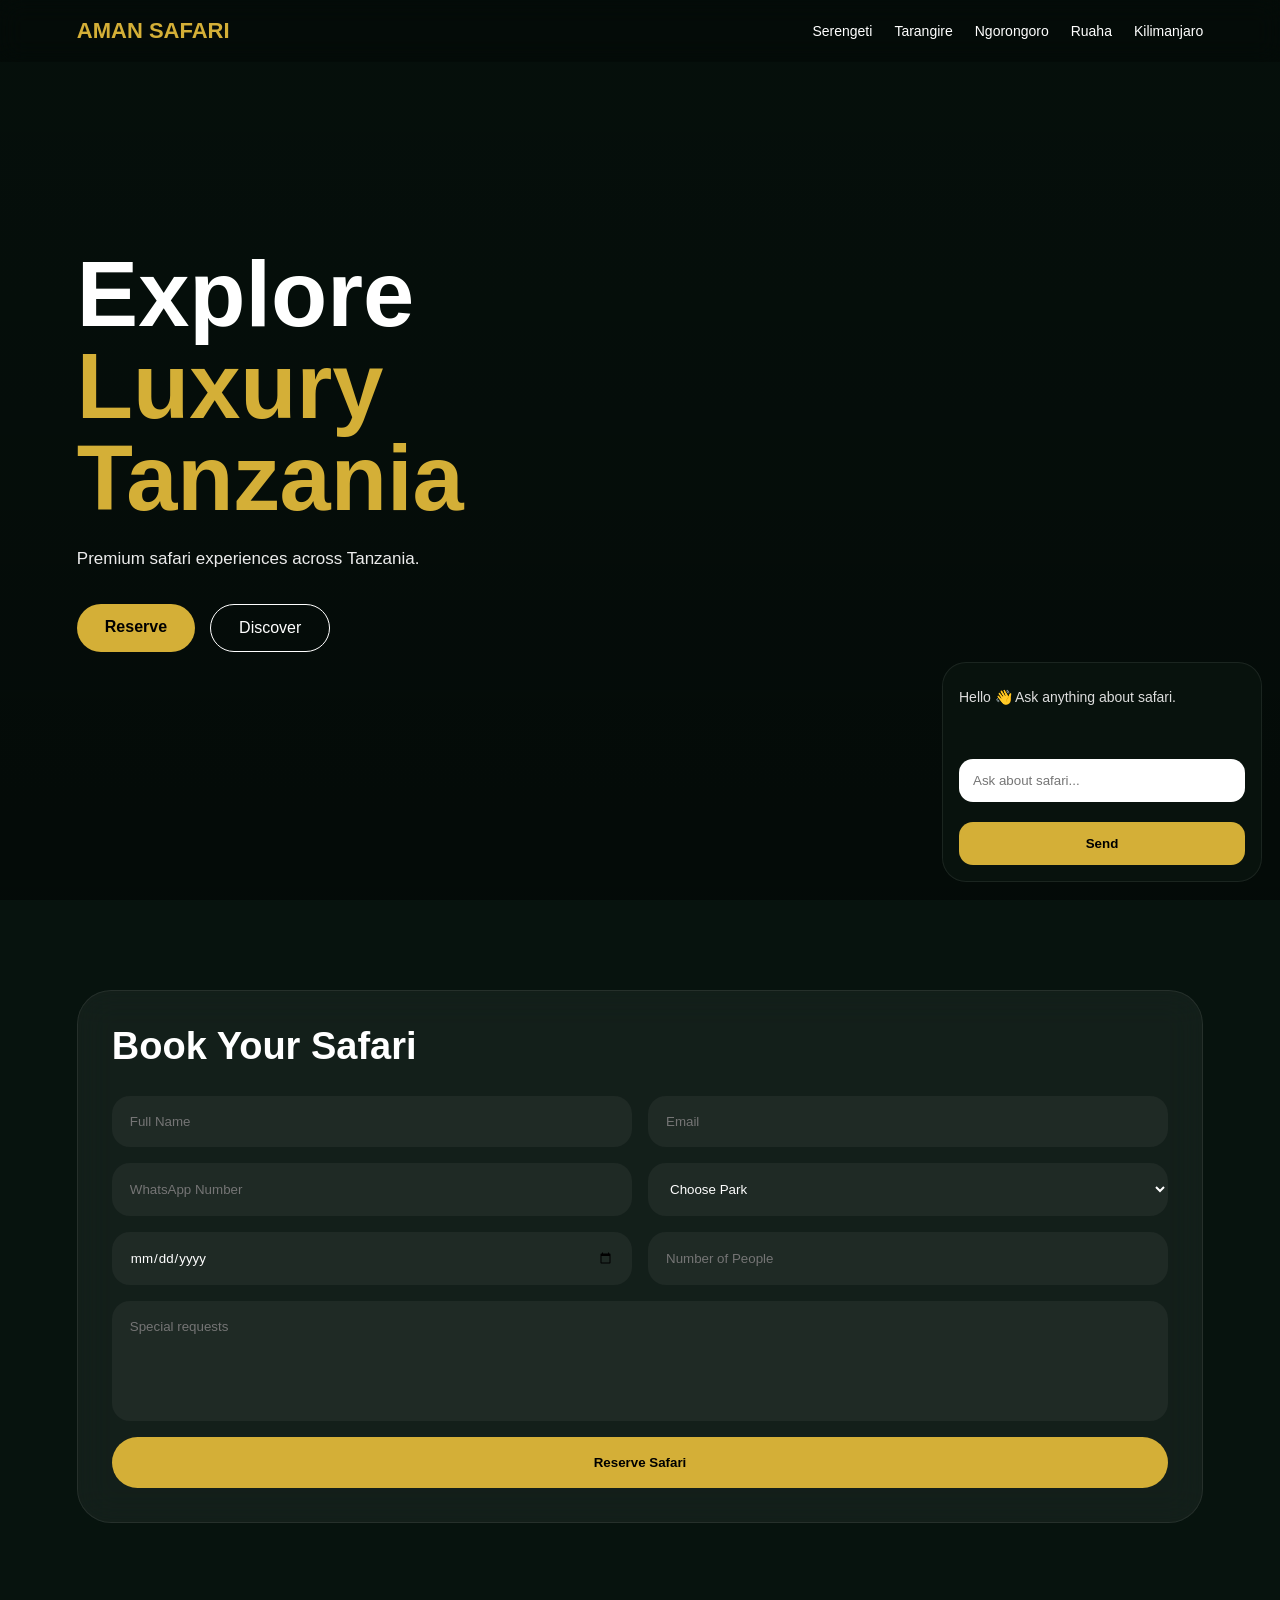
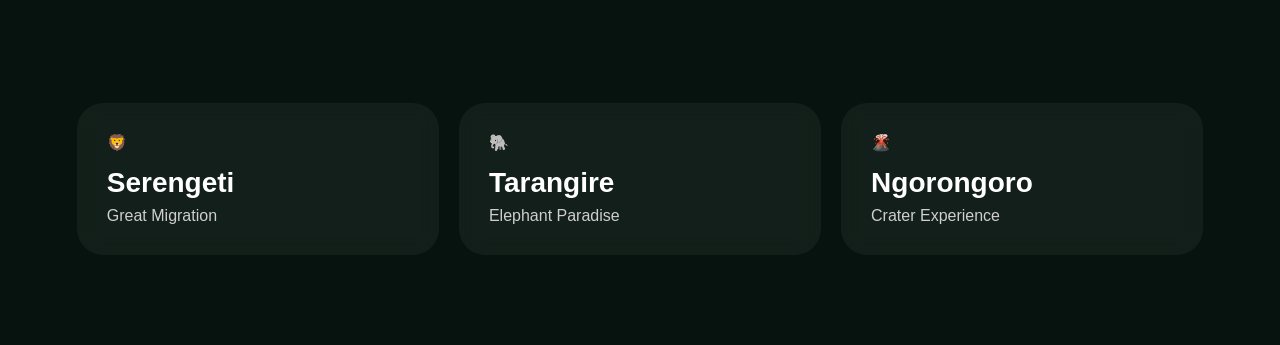
==== index.html @ c9401ea5 "Update index.html" ====
<!DOCTYPE html>
<html lang="en">

<head>

<meta charset="UTF-8">
<meta name="viewport" content="width=device-width,initial-scale=1">

<title>Aman Safari</title>

<style>
 #chat{
position:fixed;
right:18px;
bottom:18px;
width:320px;
background:rgba(10,20,15,0.9);
backdrop-filter:blur(18px);
padding:16px;
border-radius:24px;
border:1px solid rgba(255,255,255,0.1);
z-index:9999;
}

#msg{
width:100%;
padding:14px;
border:none;
border-radius:14px;
margin-top:10px;
}

#chat button{
width:100%;
padding:14px;
border:none;
border-radius:14px;
background:#d4af37;
font-weight:bold;
cursor:pointer;
margin-top:10px;
}

#reply{
font-size:14px;
color:#ddd;
min-height:60px;
}

*{
margin:0;
padding:0;
box-sizing:border-box;
font-family:Arial,sans-serif;
}

:root{
--gold:#d4af37;
--glass:rgba(255,255,255,.05);
}

body{
background:#07130e;
color:white;
overflow-x:hidden;
}

/* NAV */

nav{

position:fixed;

top:0;

left:0;

right:0;

padding:18px 6%;

display:flex;

justify-content:space-between;

align-items:center;

background:rgba(0,0,0,.25);

backdrop-filter:blur(12px);

z-index:1000;
}

.logo{

color:var(--gold);

font-size:22px;

font-weight:700;

}

.links{

display:flex;

gap:22px;

list-style:none;
}

.links a{

color:white;

text-decoration:none;

font-size:14px;
}

.links a:hover{

color:var(--gold);

}

/* HERO */

.hero{

height:100vh;

display:flex;

align-items:center;

padding:0 6%;

background:

linear-gradient(
rgba(0,0,0,.20),
rgba(0,0,0,.45)
),

url("https://images.unsplash.com/photo-1500530855697-b586d89ba3ee?auto=format&fit=crop&w=1800&q=80");

background-size:cover;

background-position:center;
}

.hero-content{

max-width:650px;
}

.hero h1{

font-size:
clamp(
42px,
8vw,
92px
);

line-height:1;
}

.gold{
color:var(--gold);
}

.hero p{

margin-top:20px;

font-size:17px;

line-height:1.8;

max-width:520px;

color:#ececec;
}

/* BUTTON */

.cta{

display:flex;

gap:15px;

margin-top:30px;

flex-wrap:wrap;
}

.btn{

padding:14px 28px;

border-radius:999px;

text-decoration:none;

transition:.3s;
}

.primary{

background:var(--gold);

color:black;

font-weight:700;
}

.secondary{

border:1px solid white;

color:white;
}

.btn:hover{

transform:
translateY(-3px);

}

/* SECTION */

.section{

padding:90px 6%;
}

/* BOOKING */

.booking{

background:var(--glass);

backdrop-filter:blur(18px);

padding:34px;

border-radius:34px;

border:
1px solid rgba(255,255,255,.08);

}

.booking h2{

margin-bottom:28px;

font-size:38px;
}

.booking form{

display:grid;

grid-template-columns:1fr 1fr;

gap:16px;
}

.booking input,
.booking select,
.booking textarea{

padding:18px;

background:
rgba(255,255,255,.05);

border:none;

border-radius:18px;

color:white;

width:100%;
}

.booking textarea{

grid-column:span 2;

height:120px;

resize:none;
}

.booking button{

grid-column:span 2;

padding:18px;

background:var(--gold);

border:none;

border-radius:999px;

font-weight:700;

cursor:pointer;
}

/* PARKS */

.grid{

display:grid;

grid-template-columns:
repeat(
auto-fit,
minmax(230px,1fr)
);

gap:20px;
}

.card{

background:var(--glass);

padding:30px;

border-radius:26px;

backdrop-filter:blur(10px);

text-decoration:none;

color:white;

transition:.35s;
}

.card:hover{

transform:
translateY(-8px);

}

.card h3{

margin-top:15px;

font-size:28px;
}

.card p{

margin-top:8px;

color:#cfcfcf;
}

/* CHAT */

#chat{

position:fixed;

right:18px;

bottom:18px;

width:320px;

background:

rgba(
10,
20,
15,
.85
);

backdrop-filter:blur(20px);

padding:16px;

border-radius:24px;

border:
1px solid rgba(255,255,255,.08);

}

#msg{

width:100%;

padding:14px;

border:none;

border-radius:14px;

margin-bottom:10px;
}

#chat button{

width:100%;

padding:14px;

border:none;

border-radius:14px;

background:var(--gold);

}

#reply{

margin-top:10px;

color:#ddd;

font-size:14px;
}

/* MOBILE */

@media(max-width:800px){

.links{
display:none;
}

.hero{
height:88vh;
}

.booking form{
grid-template-columns:1fr;
}

.booking textarea,
.booking button{
grid-column:auto;
}

#chat{

width:calc(100% - 36px);

}

}

</style>

</head>

<body>

<nav>

<div class="logo">
AMAN SAFARI
</div>

<ul class="links">

<li><a href="serengeti.html">Serengeti</a></li>
<li><a href="tarangire.html">Tarangire</a></li>
<li><a href="ngorongoro.html">Ngorongoro</a></li>
<li><a href="ruaha.html">Ruaha</a></li>
<li><a href="kilimanjaro.html">Kilimanjaro</a></li>

</ul>

</nav>

<section class="hero">

<div class="hero-content">

<h1>

Explore

<span class="gold">

Luxury Tanzania

</span>

</h1>

<p>

Premium safari experiences across Tanzania.

</p>

<div class="cta">

<a class="btn primary" href="#booking">
Reserve
</a>

<a class="btn secondary" href="#parks">
Discover
</a>

</div>

</div>

</section>

<section id="booking" class="section">

<div class="booking">

<h2>Book Your Safari</h2>

<form>

<input placeholder="Full Name">

<input placeholder="Email">

<input placeholder="WhatsApp Number">

<select>

<option>Choose Park</option>

<option>Serengeti</option>

<option>Tarangire</option>

<option>Ngorongoro</option>

<option>Ruaha</option>

<option>Kilimanjaro</option>

</select>

<input type="date">

<input type="number" placeholder="Number of People">

<textarea placeholder="Special requests"></textarea>

<button type="button" onclick="reserveSafari()">
Reserve Safari
</button>

</form>

</div>

</section>

<section id="parks" class="section">

<div class="grid">

<a class="card" href="serengeti.html">
🦁
<h3>Serengeti</h3>
<p>Great Migration</p>
</a>

<a class="card" href="tarangire.html">
🐘
<h3>Tarangire</h3>
<p>Elephant Paradise</p>
</a>

<a class="card" href="ngorongoro.html">
🌋
<h3>Ngorongoro</h3>
<p>Crater Experience</p>
</a>

</div>

</section>
 <div id="chat">

<div id="reply">
Hello 👋 Ask anything about safari.
</div>

<input id="msg" placeholder="Ask about safari...">

<button onclick="sendAI()">
Send
</button>

</div>

<script>

async function sendAI(){

const input = document.getElementById("msg");
const reply = document.getElementById("reply");

const text = input.value.trim();
if(!text) return;

reply.innerHTML += <br><br><b>You:</b> ${text};
input.value = "";

reply.innerHTML += <br><b>AI:</b> thinking...;

const res = await fetch("http://localhost:3000/chat", {
method: "POST",
headers: {"Content-Type":"application/json"},
body: JSON.stringify({ message: text })
});

const data = await res.json();

reply.innerHTML += <br><b>AI:</b> ${data.reply};

}

</script>

</body>

  </html>
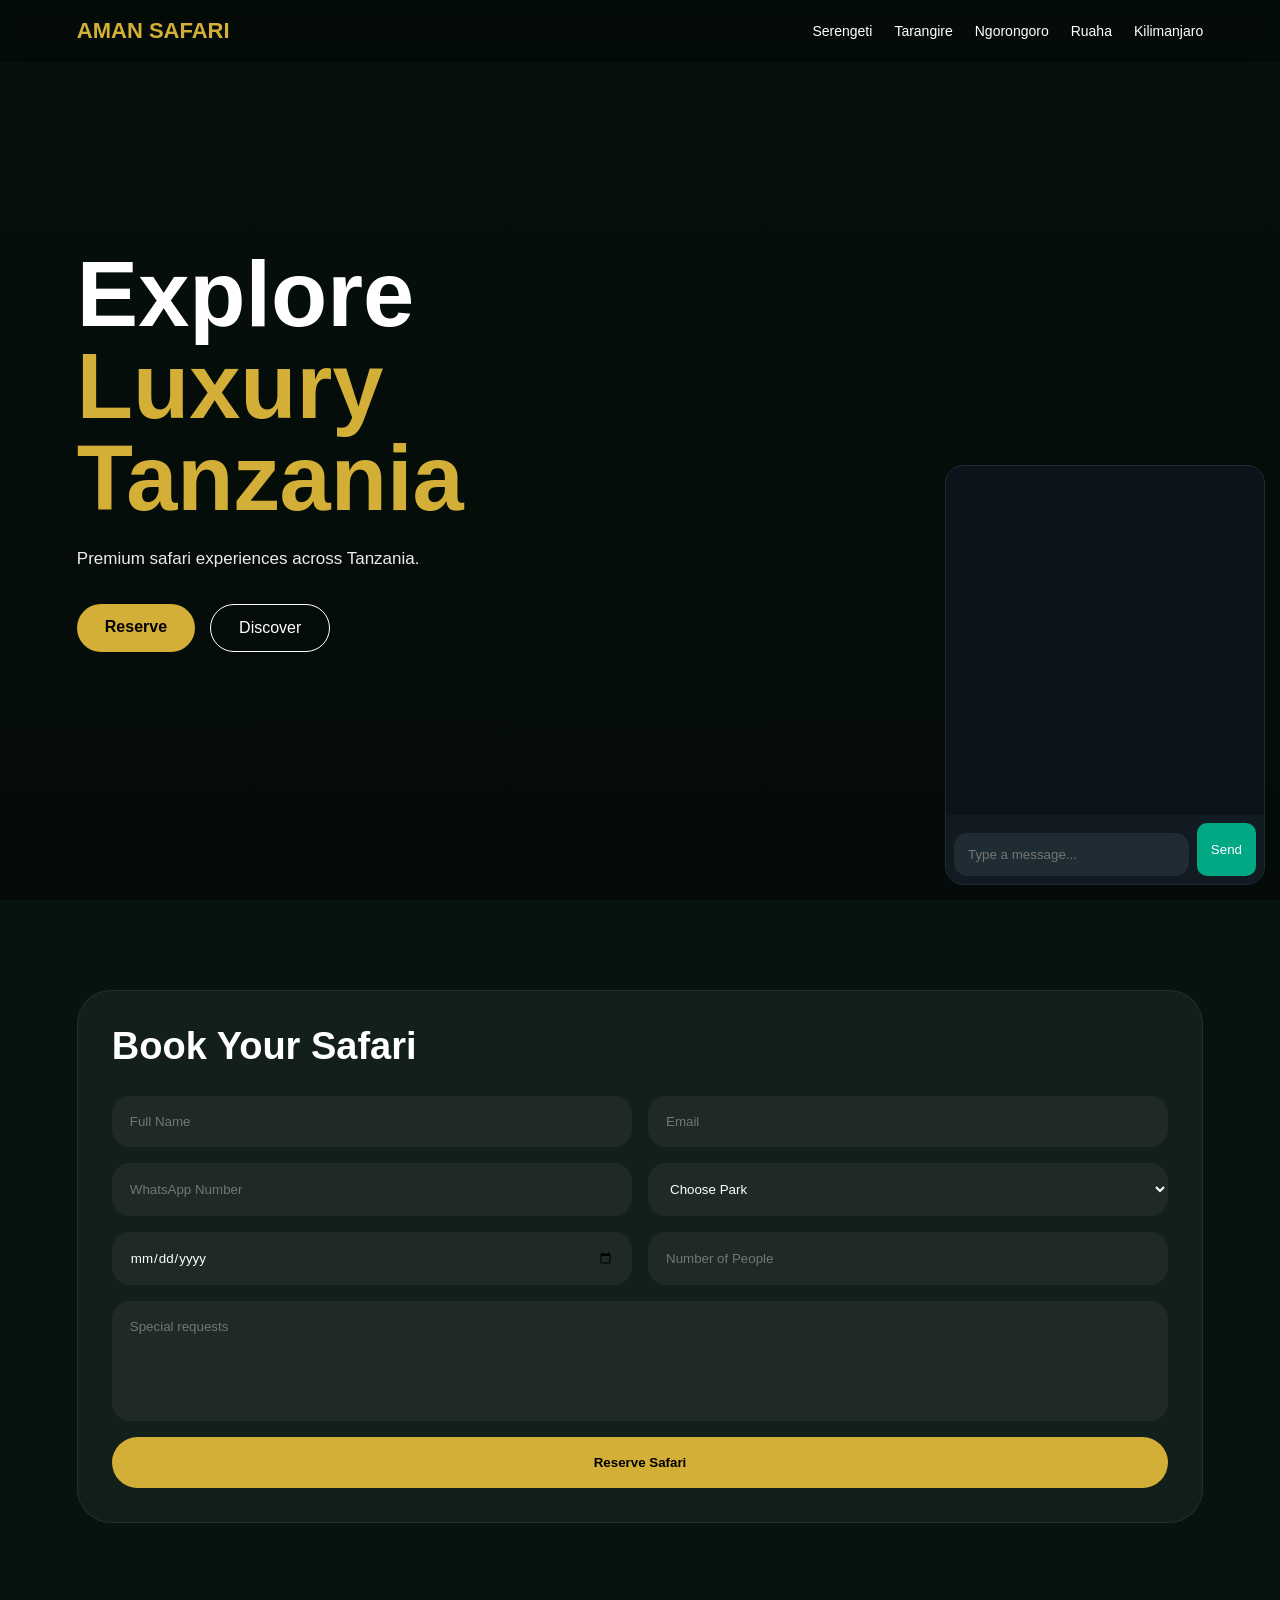
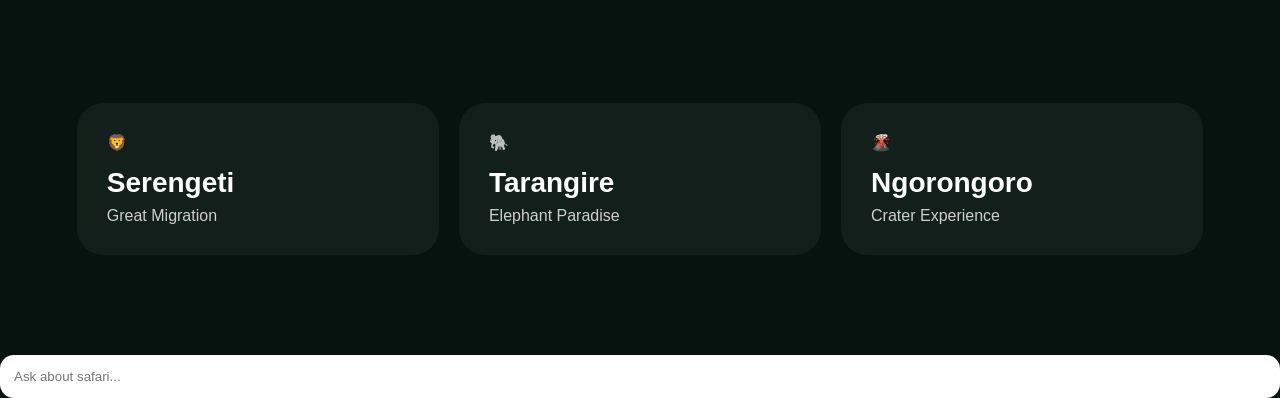
==== commit b52a9953: "Update index.html" ====
--- a/index.html
+++ b/index.html
@@ -370,74 +370,74 @@
 color:#cfcfcf;
 }
 
-/* CHAT */
-
-#chat{
-
+#chatBox{
 position:fixed;
-
-right:18px;
-
-bottom:18px;
-
+bottom:15px;
+right:15px;
 width:320px;
-
-background:
-
-rgba(
-10,
-20,
-15,
-.85
-);
-
-backdrop-filter:blur(20px);
-
-padding:16px;
-
-border-radius:24px;
-
-border:
-1px solid rgba(255,255,255,.08);
-
-}
-
-#msg{
-
-width:100%;
-
-padding:14px;
-
+height:420px;
+background:#0b141a;
+border-radius:18px;
+display:flex;
+flex-direction:column;
+overflow:hidden;
+border:1px solid #1f2c33;
+}
+
+#messages{
+flex:1;
+padding:10px;
+overflow-y:auto;
+display:flex;
+flex-direction:column;
+gap:10px;
+}
+
+.msg{
+padding:10px 12px;
+border-radius:12px;
+max-width:75%;
+font-size:14px;
+line-height:1.4;
+}
+
+.user{
+align-self:flex-end;
+background:#005c4b;
+color:white;
+}
+
+.ai{
+align-self:flex-start;
+background:#202c33;
+color:#e9edef;
+}
+
+.inputBox{
+display:flex;
+padding:8px;
+background:#111b21;
+gap:8px;
+}
+
+.inputBox input{
+flex:1;
+padding:10px;
 border:none;
-
-border-radius:14px;
-
-margin-bottom:10px;
-}
-
-#chat button{
-
-width:100%;
-
-padding:14px;
-
+border-radius:10px;
+outline:none;
+background:#202c33;
+color:white;
+}
+
+.inputBox button{
+background:#00a884;
 border:none;
-
-border-radius:14px;
-
-background:var(--gold);
-
-}
-
-#reply{
-
-margin-top:10px;
-
-color:#ddd;
-
-font-size:14px;
-}
-
+color:white;
+padding:10px 14px;
+border-radius:10px;
+cursor:pointer;
+}
 /* MOBILE */
 
 @media(max-width:800px){
@@ -600,49 +600,62 @@
 </div>
 
 </section>
- <div id="chat">
-
-<div id="reply">
-Hello 👋 Ask anything about safari.
+<div id="chatBox">
+
+<div id="messages"></div>
+
+<div class="inputBox">
+
+<input id="msg" placeholder="Type a message..." />
+
+<button onclick="sendAI()">Send</button>
+
+</div>
+
 </div>
 
 <input id="msg" placeholder="Ask about safari...">
-
-<button onclick="sendAI()">
-Send
-</button>
-
-</div>
-
 <script>
 
 async function sendAI(){
 
 const input = document.getElementById("msg");
-const reply = document.getElementById("reply");
+const messages = document.getElementById("messages");
 
 const text = input.value.trim();
 if(!text) return;
 
-reply.innerHTML += <br><br><b>You:</b> ${text};
+// USER message bubble
+messages.innerHTML += `
+<div class="msg user">${text}</div>
+`;
+
 input.value = "";
 
-reply.innerHTML += <br><b>AI:</b> thinking...;
-
-const res = await fetch("http://localhost:3000/chat", {
-method: "POST",
-headers: {"Content-Type":"application/json"},
-body: JSON.stringify({ message: text })
+// scroll down
+messages.scrollTop = messages.scrollHeight;
+
+// call backend
+const res = await fetch("http://localhost:3000/chat",{
+method:"POST",
+headers:{"Content-Type":"application/json"},
+body:JSON.stringify({message:text})
 });
 
 const data = await res.json();
 
-reply.innerHTML += <br><b>AI:</b> ${data.reply};
-
-}
-
+// AI message bubble
+messages.innerHTML += `
+<div class="msg ai">${data.reply}</div>
+`;
+
+messages.scrollTop = messages.scrollHeight;
+}
 </script>
 
+</div>
+
+
 </body>
 
   </html>
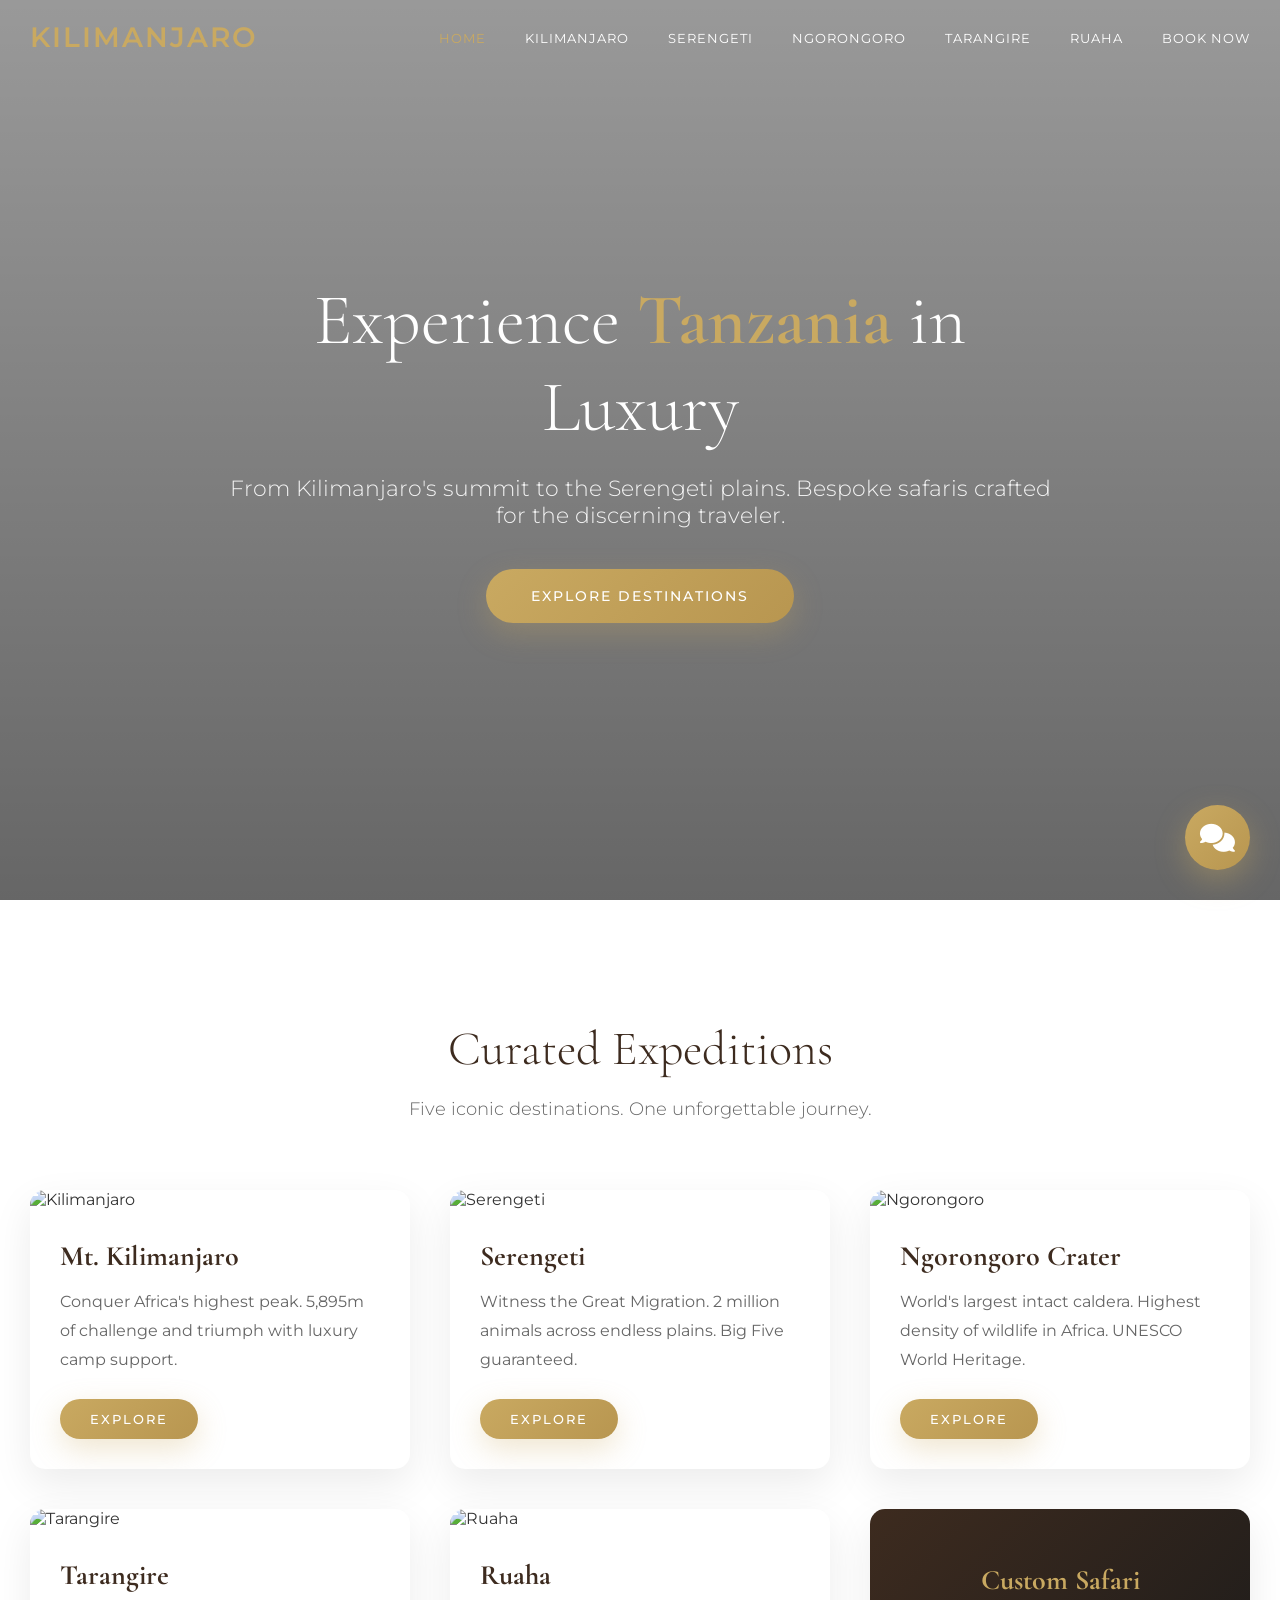
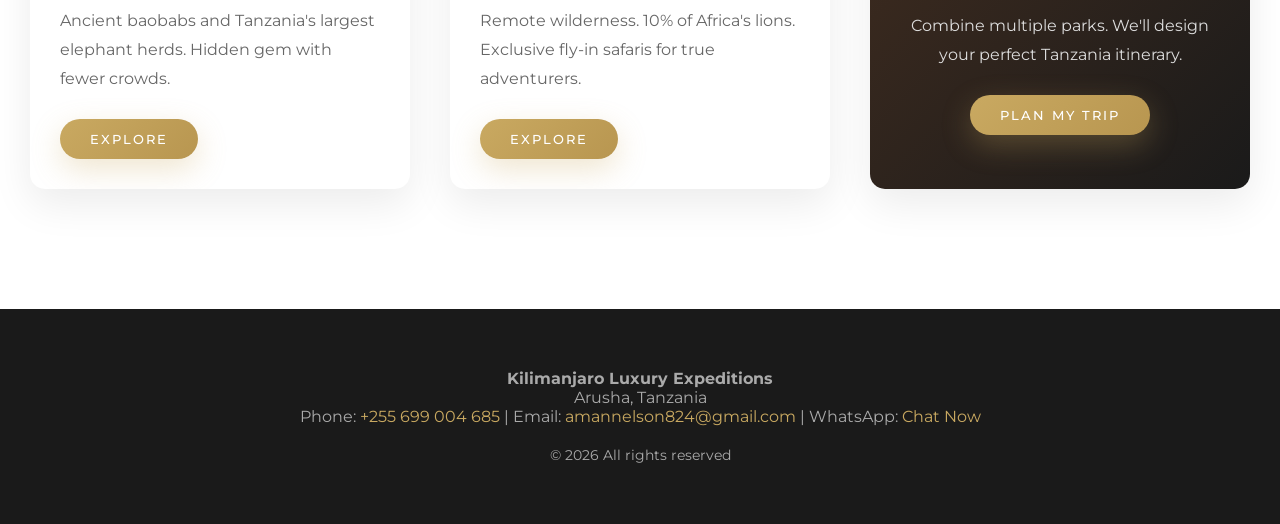
==== commit ad28d9ed: "Update index.html" ====
--- a/index.html
+++ b/index.html
@@ -1,661 +1,612 @@
 <!DOCTYPE html>
 <html lang="en">
-
 <head>
-
 <meta charset="UTF-8">
-<meta name="viewport" content="width=device-width,initial-scale=1">
-
-<title>Aman Safari</title>
-
+<meta name="viewport" content="width=device-width, initial-scale=1.0">
+<title>Kilimanjaro Luxury Expeditions - Tanzania's Premier Safaris</title>
+<link href="https://fonts.googleapis.com/css2?family=Cormorant+Garamond:wght@300;400;600;700&family=Montserrat:wght@300;400;500;600&display=swap" rel="stylesheet">
+<link rel="stylesheet" href="https://cdnjs.cloudflare.com/ajax/libs/font-awesome/6.5.1/css/all.min.css">
 <style>
- #chat{
-position:fixed;
-right:18px;
-bottom:18px;
-width:320px;
-background:rgba(10,20,15,0.9);
-backdrop-filter:blur(18px);
-padding:16px;
-border-radius:24px;
-border:1px solid rgba(255,255,255,0.1);
-z-index:9999;
-}
-
-#msg{
-width:100%;
-padding:14px;
-border:none;
-border-radius:14px;
-margin-top:10px;
-}
-
-#chat button{
-width:100%;
-padding:14px;
-border:none;
-border-radius:14px;
-background:#d4af37;
-font-weight:bold;
-cursor:pointer;
-margin-top:10px;
-}
-
-#reply{
-font-size:14px;
-color:#ddd;
-min-height:60px;
-}
-
-*{
-margin:0;
-padding:0;
-box-sizing:border-box;
-font-family:Arial,sans-serif;
-}
-
-:root{
---gold:#d4af37;
---glass:rgba(255,255,255,.05);
-}
-
-body{
-background:#07130e;
-color:white;
-overflow-x:hidden;
-}
-
-/* NAV */
-
-nav{
-
-position:fixed;
-
-top:0;
-
-left:0;
-
-right:0;
-
-padding:18px 6%;
-
-display:flex;
-
-justify-content:space-between;
-
-align-items:center;
-
-background:rgba(0,0,0,.25);
-
-backdrop-filter:blur(12px);
-
-z-index:1000;
-}
-
-.logo{
-
-color:var(--gold);
-
-font-size:22px;
-
-font-weight:700;
-
-}
-
-.links{
-
-display:flex;
-
-gap:22px;
-
-list-style:none;
-}
-
-.links a{
-
-color:white;
-
-text-decoration:none;
-
-font-size:14px;
-}
-
-.links a:hover{
-
-color:var(--gold);
-
-}
-
-/* HERO */
-
-.hero{
-
-height:100vh;
-
-display:flex;
-
-align-items:center;
-
-padding:0 6%;
-
-background:
-
-linear-gradient(
-rgba(0,0,0,.20),
-rgba(0,0,0,.45)
-),
-
-url("https://images.unsplash.com/photo-1500530855697-b586d89ba3ee?auto=format&fit=crop&w=1800&q=80");
-
-background-size:cover;
-
-background-position:center;
-}
-
-.hero-content{
-
-max-width:650px;
-}
-
-.hero h1{
-
-font-size:
-clamp(
-42px,
-8vw,
-92px
-);
-
-line-height:1;
-}
-
-.gold{
-color:var(--gold);
-}
-
-.hero p{
-
-margin-top:20px;
-
-font-size:17px;
-
-line-height:1.8;
-
-max-width:520px;
-
-color:#ececec;
-}
-
-/* BUTTON */
-
-.cta{
-
-display:flex;
-
-gap:15px;
-
-margin-top:30px;
-
-flex-wrap:wrap;
-}
-
-.btn{
-
-padding:14px 28px;
-
-border-radius:999px;
-
-text-decoration:none;
-
-transition:.3s;
-}
-
-.primary{
-
-background:var(--gold);
-
-color:black;
-
-font-weight:700;
-}
-
-.secondary{
-
-border:1px solid white;
-
-color:white;
-}
-
-.btn:hover{
-
-transform:
-translateY(-3px);
-
-}
-
-/* SECTION */
-
-.section{
-
-padding:90px 6%;
-}
-
-/* BOOKING */
-
-.booking{
-
-background:var(--glass);
-
-backdrop-filter:blur(18px);
-
-padding:34px;
-
-border-radius:34px;
-
-border:
-1px solid rgba(255,255,255,.08);
-
-}
-
-.booking h2{
-
-margin-bottom:28px;
-
-font-size:38px;
-}
-
-.booking form{
-
-display:grid;
-
-grid-template-columns:1fr 1fr;
-
-gap:16px;
-}
-
-.booking input,
-.booking select,
-.booking textarea{
-
-padding:18px;
-
-background:
-rgba(255,255,255,.05);
-
-border:none;
-
-border-radius:18px;
-
-color:white;
-
-width:100%;
-}
-
-.booking textarea{
-
-grid-column:span 2;
-
-height:120px;
-
-resize:none;
-}
-
-.booking button{
-
-grid-column:span 2;
-
-padding:18px;
-
-background:var(--gold);
-
-border:none;
-
-border-radius:999px;
-
-font-weight:700;
-
-cursor:pointer;
-}
-
-/* PARKS */
-
-.grid{
-
-display:grid;
-
-grid-template-columns:
-repeat(
-auto-fit,
-minmax(230px,1fr)
-);
-
-gap:20px;
-}
-
-.card{
-
-background:var(--glass);
-
-padding:30px;
-
-border-radius:26px;
-
-backdrop-filter:blur(10px);
-
-text-decoration:none;
-
-color:white;
-
-transition:.35s;
-}
-
-.card:hover{
-
-transform:
-translateY(-8px);
-
-}
-
-.card h3{
-
-margin-top:15px;
-
-font-size:28px;
-}
-
-.card p{
-
-margin-top:8px;
-
-color:#cfcfcf;
-}
-
-#chatBox{
-position:fixed;
-bottom:15px;
-right:15px;
-width:320px;
-height:420px;
-background:#0b141a;
-border-radius:18px;
-display:flex;
-flex-direction:column;
-overflow:hidden;
-border:1px solid #1f2c33;
-}
-
-#messages{
-flex:1;
-padding:10px;
-overflow-y:auto;
-display:flex;
-flex-direction:column;
-gap:10px;
-}
-
-.msg{
-padding:10px 12px;
-border-radius:12px;
-max-width:75%;
-font-size:14px;
-line-height:1.4;
-}
-
-.user{
-align-self:flex-end;
-background:#005c4b;
-color:white;
-}
-
-.ai{
-align-self:flex-start;
-background:#202c33;
-color:#e9edef;
-}
-
-.inputBox{
-display:flex;
-padding:8px;
-background:#111b21;
-gap:8px;
-}
-
-.inputBox input{
-flex:1;
-padding:10px;
-border:none;
-border-radius:10px;
-outline:none;
-background:#202c33;
-color:white;
-}
-
-.inputBox button{
-background:#00a884;
-border:none;
-color:white;
-padding:10px 14px;
-border-radius:10px;
-cursor:pointer;
-}
-/* MOBILE */
-
-@media(max-width:800px){
-
-.links{
-display:none;
-}
-
-.hero{
-height:88vh;
-}
-
-.booking form{
-grid-template-columns:1fr;
-}
-
-.booking textarea,
-.booking button{
-grid-column:auto;
-}
-
-#chat{
-
-width:calc(100% - 36px);
-
-}
-
-}
-
+    * { margin: 0; padding: 0; box-sizing: border-box; }
+    
+    body { 
+        font-family: 'Montserrat', sans-serif; 
+        color: #333;
+        overflow-x: hidden;
+    }
+    
+    h1, h2, h3 { font-family: 'Cormorant Garamond', serif; }
+    
+    /* Header */
+    header {
+        position: fixed;
+        width: 100%;
+        top: 0;
+        z-index: 1000;
+        padding: 20px 0;
+        transition: all 0.4s ease;
+    }
+    
+    header.scrolled {
+        background: rgba(26, 26, 26, 0.95);
+        backdrop-filter: blur(10px);
+        padding: 15px 0;
+    }
+    
+    nav {
+        max-width: 1400px;
+        margin: 0 auto;
+        padding: 0 30px;
+        display: flex;
+        justify-content: space-between;
+        align-items: center;
+    }
+    
+    .logo {
+        color: #C9A961;
+        font-size: 28px;
+        font-weight: 600;
+        letter-spacing: 2px;
+    }
+    
+    .menu a {
+        color: white;
+        text-decoration: none;
+        margin-left: 35px;
+        font-size: 13px;
+        text-transform: uppercase;
+        letter-spacing: 1px;
+        transition: color 0.3s;
+    }
+    
+    .menu a:hover, .menu a.active { color: #C9A961; }
+    
+    /* Hero with Video Background */
+    .hero {
+        height: 100vh;
+        position: relative;
+        display: flex;
+        align-items: center;
+        justify-content: center;
+        text-align: center;
+        color: white;
+        overflow: hidden;
+    }
+    
+    .hero video {
+        position: absolute;
+        top: 50%;
+        left: 50%;
+        min-width: 100%;
+        min-height: 100%;
+        width: auto;
+        height: auto;
+        transform: translate(-50%, -50%);
+        z-index: -2;
+        object-fit: cover;
+    }
+    
+    .hero::after {
+        content: '';
+        position: absolute;
+        top: 0;
+        left: 0;
+        width: 100%;
+        height: 100%;
+        background: linear-gradient(rgba(0,0,0,0.4), rgba(0,0,0,0.6));
+        z-index: -1;
+    }
+    
+    .hero-content {
+        max-width: 900px;
+        padding: 0 30px;
+        z-index: 1;
+    }
+    
+    .hero h1 {
+        font-size: 72px;
+        font-weight: 300;
+        margin-bottom: 25px;
+        line-height: 1.2;
+    }
+    
+    .hero h1 span {
+        color: #C9A961;
+        font-weight: 600;
+    }
+    
+    .hero p {
+        font-size: 22px;
+        font-weight: 300;
+        margin-bottom: 40px;
+        opacity: 0.9;
+    }
+    
+    .btn {
+        background: linear-gradient(135deg, #C9A961 0%, #B89650 100%);
+        color: white;
+        padding: 18px 45px;
+        text-decoration: none;
+        border-radius: 50px;
+        display: inline-block;
+        border: none;
+        cursor: pointer;
+        font-size: 14px;
+        text-transform: uppercase;
+        letter-spacing: 2px;
+        font-weight: 500;
+        transition: all 0.4s;
+        box-shadow: 0 10px 30px rgba(201, 169, 97, 0.3);
+    }
+    
+    .btn:hover {
+        transform: translateY(-3px);
+        box-shadow: 0 15px 40px rgba(201, 169, 97, 0.5);
+    }
+    
+    /* Destinations Grid */
+    .destinations {
+        max-width: 1400px;
+        margin: 120px auto;
+        padding: 0 30px;
+    }
+    
+    .section-title {
+        text-align: center;
+        font-size: 48px;
+        font-weight: 300;
+        margin-bottom: 20px;
+        color: #3D2B1F;
+    }
+    
+    .section-subtitle {
+        text-align: center;
+        font-size: 18px;
+        color: #666;
+        margin-bottom: 70px;
+        font-weight: 300;
+    }
+    
+    .grid {
+        display: grid;
+        grid-template-columns: repeat(auto-fit, minmax(350px, 1fr));
+        gap: 40px;
+    }
+    
+    .card {
+        border-radius: 15px;
+        overflow: hidden;
+        box-shadow: 0 15px 40px rgba(0,0,0,0.08);
+        transition: all 0.4s;
+        background: white;
+    }
+    
+    .card:hover {
+        transform: translateY(-10px);
+        box-shadow: 0 25px 60px rgba(0,0,0,0.15);
+    }
+    
+    .card img {
+        width: 100%;
+        height: 280px;
+        object-fit: cover;
+    }
+    
+    .card-content {
+        padding: 30px;
+    }
+    
+    .card h3 {
+        font-size: 28px;
+        color: #3D2B1F;
+        margin-bottom: 15px;
+    }
+    
+    .card p {
+        color: #666;
+        line-height: 1.8;
+        margin-bottom: 25px;
+    }
+    
+    /* AI Chat Widget */
+    .ai-chat {
+        position: fixed;
+        bottom: 30px;
+        right: 30px;
+        z-index: 9999;
+    }
+    
+    .chat-toggle {
+        width: 65px;
+        height: 65px;
+        border-radius: 50%;
+        background: linear-gradient(135deg, #C9A961 0%, #B89650 100%);
+        border: none;
+        cursor: pointer;
+        box-shadow: 0 10px 30px rgba(201, 169, 97, 0.4);
+        display: flex;
+        align-items: center;
+        justify-content: center;
+        transition: all 0.3s;
+    }
+    
+    .chat-toggle:hover {
+        transform: scale(1.1);
+    }
+    
+    .chat-toggle i {
+        color: white;
+        font-size: 28px;
+    }
+    
+    .chat-window {
+        position: absolute;
+        bottom: 80px;
+        right: 0;
+        width: 380px;
+        height: 550px;
+        background: white;
+        border-radius: 20px;
+        box-shadow: 0 20px 60px rgba(0,0,0,0.3);
+        display: none;
+        flex-direction: column;
+        overflow: hidden;
+    }
+    
+    .chat-window.active { display: flex; }
+    
+    .chat-header {
+        background: linear-gradient(135deg, #C9A961 0%, #B89650 100%);
+        color: white;
+        padding: 20px;
+        display: flex;
+        align-items: center;
+        gap: 12px;
+    }
+    
+    .chat-header i { font-size: 24px; }
+    
+    .chat-header h4 {
+        font-size: 16px;
+        font-weight: 600;
+    }
+    
+    .chat-header p {
+        font-size: 12px;
+        opacity: 0.9;
+    }
+    
+    .chat-messages {
+        flex: 1;
+        padding: 20px;
+        overflow-y: auto;
+        background: #F8F5F0;
+    }
+    
+    .message {
+        margin-bottom: 15px;
+        display: flex;
+        gap: 10px;
+    }
+    
+    .message.bot { justify-content: flex-start; }
+    .message.user { justify-content: flex-end; }
+    
+    .message-content {
+        max-width: 75%;
+        padding: 12px 16px;
+        border-radius: 15px;
+        font-size: 14px;
+        line-height: 1.5;
+    }
+    
+    .bot .message-content {
+        background: white;
+        color: #333;
+        border-bottom-left-radius: 3px;
+    }
+    
+    .user .message-content {
+        background: #C9A961;
+        color: white;
+        border-bottom-right-radius: 3px;
+    }
+    
+    .chat-input {
+        padding: 15px;
+        border-top: 1px solid #eee;
+        display: flex;
+        gap: 10px;
+    }
+    
+    .chat-input input {
+        flex: 1;
+        padding: 12px;
+        border: 1px solid #ddd;
+        border-radius: 25px;
+        font-size: 14px;
+    }
+    
+    .chat-input button {
+        background: #C9A961;
+        color: white;
+        border: none;
+        width: 45px;
+        height: 45px;
+        border-radius: 50%;
+        cursor: pointer;
+    }
+    
+    .quick-actions {
+        display: flex;
+        gap: 8px;
+        flex-wrap: wrap;
+        margin-top: 10px;
+    }
+    
+    .quick-btn {
+        background: white;
+        border: 1px solid #C9A961;
+        color: #C9A961;
+        padding: 6px 12px;
+        border-radius: 15px;
+        font-size: 12px;
+        cursor: pointer;
+    }
+    
+    /* Footer */
+    footer {
+        background: #1A1A1A;
+        color: #aaa;
+        text-align: center;
+        padding: 60px 30px;
+        margin-top: 120px;
+    }
+    
+    footer a { color: #C9A961; text-decoration: none; }
+    
+    /* Mobile */
+    @media (max-width: 768px) {
+        .hero h1 { font-size: 40px; }
+        .hero p { font-size: 18px; }
+        .menu { display: none; }
+        .chat-window { width: calc(100vw - 40px); right: -10px; }
+        .section-title { font-size: 36px; }
+    }
 </style>
-
 </head>
-
 <body>
 
-<nav>
+<header id="navbar">
+    <nav>
+        <div class="logo">KILIMANJARO</div>
+        <div class="menu">
+            <a href="index.html" class="active">Home</a>
+            <a href="kilimanjaro.html">Kilimanjaro</a>
+            <a href="serengeti.html">Serengeti</a>
+            <a href="ngorongoro.html">Ngorongoro</a>
+            <a href="tarangire.html">Tarangire</a>
+            <a href="ruaha.html">Ruaha</a>
+            <a href="booking.html">Book Now</a>
+        </div>
+    </nav>
+</header>
 
-<div class="logo">
-AMAN SAFARI
+<section class="hero">
+    <!-- Serengeti video background - replace with your own hosted MP4 -->
+    <video autoplay muted loop playsinline>
+        <source src="https://cdn.coverr.co/videos/coverr-wildebeest-migration-1837/1080p.mp4" type="video/mp4">
+    </video>
+    <div class="hero-content">
+        <h1>Experience <span>Tanzania</span> in Luxury</h1>
+        <p>From Kilimanjaro's summit to the Serengeti plains. Bespoke safaris crafted for the discerning traveler.</p>
+        <a href="#destinations" class="btn">Explore Destinations</a>
+    </div>
+</section>
+
+<section class="destinations" id="destinations">
+    <h2 class="section-title">Curated Expeditions</h2>
+    <p class="section-subtitle">Five iconic destinations. One unforgettable journey.</p>
+    
+    <div class="grid">
+        <div class="card">
+            <img src="https://images.unsplash.com/photo-1575981841027-53fef6cb2d55?q=80&w=2670" alt="Kilimanjaro">
+            <div class="card-content">
+                <h3>Mt. Kilimanjaro</h3>
+                <p>Conquer Africa's highest peak. 5,895m of challenge and triumph with luxury camp support.</p>
+                <a href="kilimanjaro.html" class="btn" style="padding: 12px 30px; font-size: 13px;">Explore</a>
+            </div>
+        </div>
+        
+        <div class="card">
+            <img src="https://images.unsplash.com/photo-1516426122078-cd0988402c8b?q=80&w=2670" alt="Serengeti">
+            <div class="card-content">
+                <h3>Serengeti</h3>
+                <p>Witness the Great Migration. 2 million animals across endless plains. Big Five guaranteed.</p>
+                <a href="serengeti.html" class="btn" style="padding: 12px 30px; font-size: 13px;">Explore</a>
+            </div>
+        </div>
+        
+        <div class="card">
+            <img src="https://images.unsplash.com/photo-1575550959106-5a7defe28b56?q=80&w=2670" alt="Ngorongoro">
+            <div class="card-content">
+                <h3>Ngorongoro Crater</h3>
+                <p>World's largest intact caldera. Highest density of wildlife in Africa. UNESCO World Heritage.</p>
+                <a href="ngorongoro.html" class="btn" style="padding: 12px 30px; font-size: 13px;">Explore</a>
+            </div>
+        </div>
+        
+        <div class="card">
+            <img src="https://images.unsplash.com/photo-1615808479999-a41b4db6c317?q=80&w=2670" alt="Tarangire">
+            <div class="card-content">
+                <h3>Tarangire</h3>
+                <p>Ancient baobabs and Tanzania's largest elephant herds. Hidden gem with fewer crowds.</p>
+                <a href="tarangire.html" class="btn" style="padding: 12px 30px; font-size: 13px;">Explore</a>
+            </div>
+        </div>
+        
+        <div class="card">
+            <img src="https://images.unsplash.com/photo-1547036967-23d11aacaee0?q=80&w=2670" alt="Ruaha">
+            <div class="card-content">
+                <h3>Ruaha</h3>
+                <p>Remote wilderness. 10% of Africa's lions. Exclusive fly-in safaris for true adventurers.</p>
+                <a href="ruaha.html" class="btn" style="padding: 12px 30px; font-size: 13px;">Explore</a>
+            </div>
+        </div>
+        
+        <div class="card" style="background: linear-gradient(135deg, #3D2B1F 0%, #1A1A1A 100%); color: white; display: flex; align-items: center; justify-content: center; text-align: center;">
+            <div class="card-content">
+                <h3 style="color: #C9A961;">Custom Safari</h3>
+                <p style="color: #ddd;">Combine multiple parks. We'll design your perfect Tanzania itinerary.</p>
+                <a href="booking.html" class="btn" style="padding: 12px 30px; font-size: 13px;">Plan My Trip</a>
+            </div>
+        </div>
+    </div>
+</section>
+
+<!-- AI Chat Assistant -->
+<div class="ai-chat">
+    <button class="chat-toggle" onclick="toggleChat()">
+        <i class="fas fa-comments"></i>
+    </button>
+    
+    <div class="chat-window" id="chatWindow">
+        <div class="chat-header">
+            <i class="fas fa-robot"></i>
+            <div>
+                <h4>Safari Assistant</h4>
+                <p>Ask me anything about Tanzania</p>
+            </div>
+        </div>
+        
+        <div class="chat-messages" id="chatMessages">
+            <div class="message bot">
+                <div class="message-content">
+                    Jambo! I'm your Safari Assistant. I can help with routes, best times to visit, packing lists, or start your booking. What would you like to know?
+                    <div class="quick-actions">
+                        <button class="quick-btn" onclick="sendQuick('Best time to visit')">Best Time</button>
+                        <button class="quick-btn" onclick="sendQuick('Book a safari')">Book Now</button>
+                        <button class="quick-btn" onclick="sendQuick('Prices')">Prices</button>
+                    </div>
+                </div>
+            </div>
+        </div>
+        
+        <div class="chat-input">
+            <input type="text" id="userInput" placeholder="Ask about safaris..." onkeypress="if(event.key==='Enter') sendMessage()">
+            <button onclick="sendMessage()"><i class="fas fa-paper-plane"></i></button>
+        </div>
+    </div>
 </div>
 
-<ul class="links">
+<footer>
+    <p><strong>Kilimanjaro Luxury Expeditions</strong></p>
+    <p>Arusha, Tanzania</p>
+    <p>Phone: <a href="tel:+255699004685">+255 699 004 685</a> | 
+       Email: <a href="mailto:amannelson824@gmail.com">amannelson824@gmail.com</a> |
+       WhatsApp: <a href="https://wa.me/255699004685">Chat Now</a></p>
+    <p style="margin-top: 20px; font-size: 14px;">&copy; 2026 All rights reserved</p>
+</footer>
 
-<li><a href="serengeti.html">Serengeti</a></li>
-<li><a href="tarangire.html">Tarangire</a></li>
-<li><a href="ngorongoro.html">Ngorongoro</a></li>
-<li><a href="ruaha.html">Ruaha</a></li>
-<li><a href="kilimanjaro.html">Kilimanjaro</a></li>
-
-</ul>
-
-</nav>
-
-<section class="hero">
-
-<div class="hero-content">
-
-<h1>
-
-Explore
-
-<span class="gold">
-
-Luxury Tanzania
-
-</span>
-
-</h1>
-
-<p>
-
-Premium safari experiences across Tanzania.
-
-</p>
-
-<div class="cta">
-
-<a class="btn primary" href="#booking">
-Reserve
-</a>
-
-<a class="btn secondary" href="#parks">
-Discover
-</a>
-
-</div>
-
-</div>
-
-</section>
-
-<section id="booking" class="section">
-
-<div class="booking">
-
-<h2>Book Your Safari</h2>
-
-<form>
-
-<input placeholder="Full Name">
-
-<input placeholder="Email">
-
-<input placeholder="WhatsApp Number">
-
-<select>
-
-<option>Choose Park</option>
-
-<option>Serengeti</option>
-
-<option>Tarangire</option>
-
-<option>Ngorongoro</option>
-
-<option>Ruaha</option>
-
-<option>Kilimanjaro</option>
-
-</select>
-
-<input type="date">
-
-<input type="number" placeholder="Number of People">
-
-<textarea placeholder="Special requests"></textarea>
-
-<button type="button" onclick="reserveSafari()">
-Reserve Safari
-</button>
-
-</form>
-
-</div>
-
-</section>
-
-<section id="parks" class="section">
-
-<div class="grid">
-
-<a class="card" href="serengeti.html">
-🦁
-<h3>Serengeti</h3>
-<p>Great Migration</p>
-</a>
-
-<a class="card" href="tarangire.html">
-🐘
-<h3>Tarangire</h3>
-<p>Elephant Paradise</p>
-</a>
-
-<a class="card" href="ngorongoro.html">
-🌋
-<h3>Ngorongoro</h3>
-<p>Crater Experience</p>
-</a>
-
-</div>
-
-</section>
-<div id="chatBox">
-
-<div id="messages"></div>
-
-<div class="inputBox">
-
-<input id="msg" placeholder="Type a message..." />
-
-<button onclick="sendAI()">Send</button>
-
-</div>
-
-</div>
-
-<input id="msg" placeholder="Ask about safari...">
 <script>
-
-async function sendAI(){
-
-const input = document.getElementById("msg");
-const messages = document.getElementById("messages");
-
-const text = input.value.trim();
-if(!text) return;
-
-// USER message bubble
-messages.innerHTML += `
-<div class="msg user">${text}</div>
-`;
-
-input.value = "";
-
-// scroll down
-messages.scrollTop = messages.scrollHeight;
-
-// call backend
-const res = await fetch("http://localhost:3000/chat",{
-method:"POST",
-headers:{"Content-Type":"application/json"},
-body:JSON.stringify({message:text})
-});
-
-const data = await res.json();
-
-// AI message bubble
-messages.innerHTML += `
-<div class="msg ai">${data.reply}</div>
-`;
-
-messages.scrollTop = messages.scrollHeight;
-}
-</script>
-
-</div>
-
-
-</body>
-
-  </html>
+    // Navbar scroll effect
+    window.addEventListener('scroll', () => {
+        document.getElementById('navbar').classList.toggle('scrolled', window.scrollY > 50);
+    });
+    
+    // Chat functionality
+    let chatOpen = false;
+    let bookingMode = false;
+    let bookingData = {};
+    
+    function toggleChat() {
+        chatOpen = !chatOpen;
+        document.getElementById('chatWindow').classList.toggle('active');
+    }
+    
+    function sendQuick(text) {
+        document.getElementById('userInput').value = text;
+        sendMessage();
+    }
+    
+    function sendMessage() {
+        const input = document.getElementById('userInput');
+        const text = input.value.trim();
+        if (!text) return;
+        
+        addMessage(text, 'user');
+        input.value = '';
+        
+        setTimeout(() => {
+            handleBotResponse(text);
+        }, 600);
+    }
+    
+    function addMessage(text, sender) {
+        const messagesDiv = document.getElementById('chatMessages');
+        const msgDiv = document.createElement('div');
+        msgDiv.className = `message ${sender}`;
+        msgDiv.innerHTML = `<div class="message-content">${text}</div>`;
+        messagesDiv.appendChild(msgDiv);
+        messagesDiv.scrollTop = messagesDiv.scrollHeight;
+    }
+    
+    function handleBotResponse(userText) {
+        const text = userText.toLowerCase();
+        let response = '';
+        
+        if (bookingMode) {
+            handleBookingFlow(userText);
+            return;
+        }
+        
+        if (text.includes('book') || text.includes('reserve') || text.includes('plan')) {
+            bookingMode = true;
+            response = `Great! Let's plan your safari. What's your full name?`;
+        } else if (text.includes('best time') || text.includes('when')) {
+            response = `**Best Times:**<br><br>
+            **Kilimanjaro:** Jan-Mar & Jun-Oct (dry, clear skies)<br>
+            **Serengeti:** Jun-Oct (Great Migration)<br>
+            **Ngorongoro:** Jun-Oct (dry season, wildlife concentrated)<br>
+            **Tarangire:** Jun-Feb (elephant season)<br>
+            **Ruaha:** Jun-Oct (best predator sightings)<br><br>
+            Want me to help you book?`;
+        } else if (text.includes('price') || text.includes('cost') || text.includes('how much')) {
+            response = `**Pricing (per person):**<br><br>
+            **Kilimanjaro:** $2,500-$4,500 (7-9 days)<br>
+            **Serengeti Safari:** $400-$800/day<br>
+            **Ngorongoro:** $350-$600/day<br>
+            **Multi-park:** Custom quotes<br><br>
+            Prices include guides, park fees, meals, luxury accommodation. Ready to get a detailed quote?`;
+        } else if (text.includes('pack') || text.includes('bring') || text.includes('wear')) {
+            response = `**Packing List:**<br><br>
+            **Kilimanjaro:** Thermal layers, waterproof jacket, hiking boots, headlamp, daypack<br>
+            **Safari:** Neutral colors, hat, sunscreen, binoculars, camera<br>
+            **Both:** Malaria prophylaxis, yellow fever cert, travel insurance<br><br>
+            Need a detailed PDF list?`;
+        } else if (text.includes('kilimanjaro')) {
+            response = `**Kilimanjaro:** 5,895m, highest in Africa. 7-9 day treks via Machame or Lemosho routes. 95% success rate with our guides. Luxury camps with chef & private toilets. Want to book?`;
+        } else if (text.includes('serengeti')) {
+            response = `**Serengeti:** Home to Great Migration (Jun-Oct). 2M+ wildebeest. Big Five territory. Luxury mobile camps follow the herds. Hot air balloon safaris available. Interested?`;
+        } else {
+            response = `I can help with:<br>
+            • Best time to visit each park<br>
+            • Pricing & itineraries<br>
+            • Packing lists<br>
+            • Booking your safari<br><br>
+            What would you like to know?`;
+        }
+        
+        addMessage(response, 'bot');
+    }
+    
+    function handleBookingFlow(text) {
+        if (!bookingData.name) {
+            bookingData.name = text;
+            addMessage(`Thanks ${text}! What's your email?`, 'bot');
+        } else if (!bookingData.email) {
+            bookingData.email = text;
+            addMessage(`Got it. Which destination? (Kilimanjaro, Serengeti, Ngorongoro, Tarangire, Ruaha, or Multiple)`, 'bot');
+        } else if (!bookingData.route) {
+            bookingData.route = text;
+            addMessage(`Perfect.
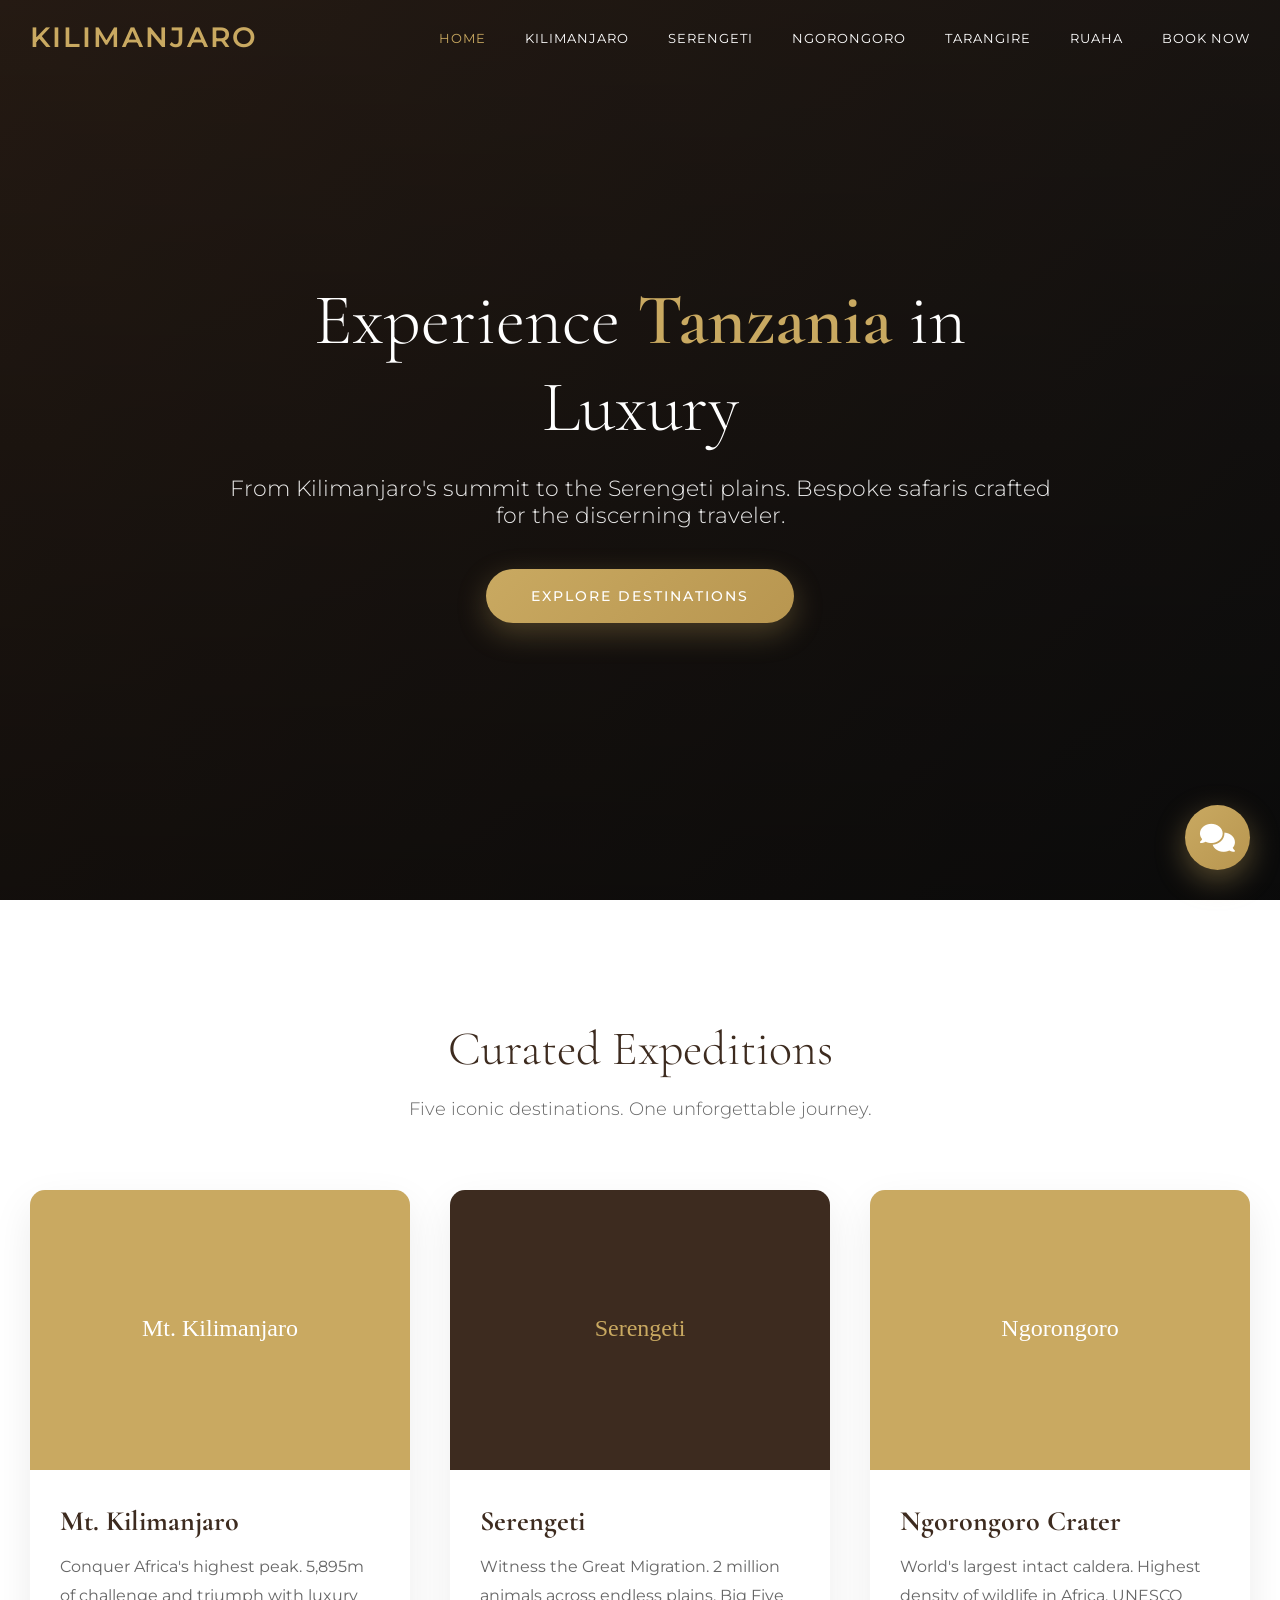
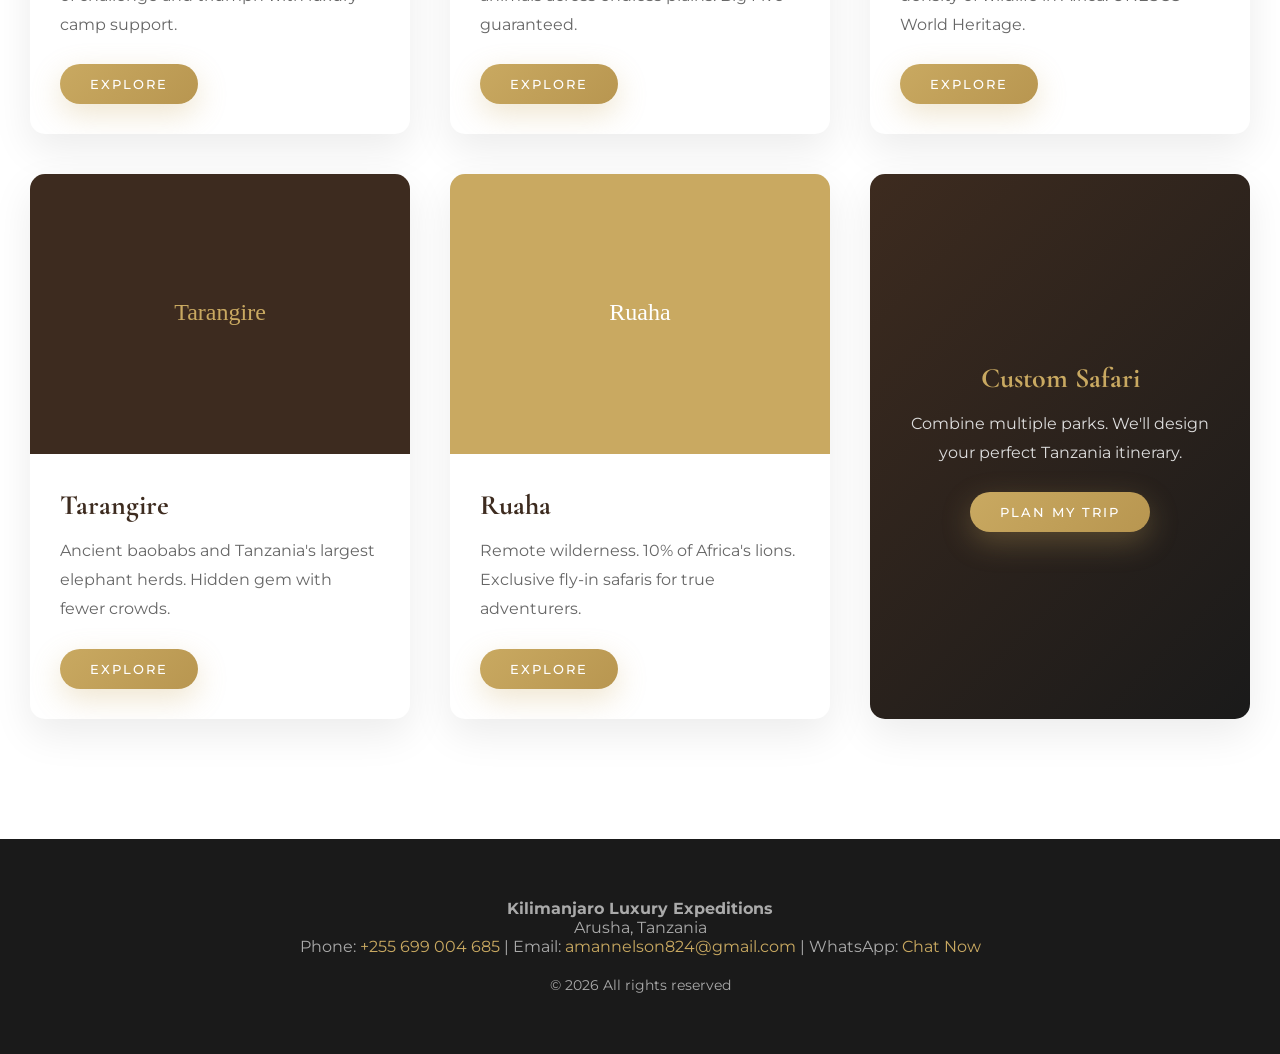
==== commit f4b6b7f0: "Update index.html" ====
--- a/index.html
+++ b/index.html
@@ -61,7 +61,7 @@
     
     .menu a:hover, .menu a.active { color: #C9A961; }
     
-    /* Hero with Video Background */
+    /* Hero with Video + Image Fallback */
     .hero {
         height: 100vh;
         position: relative;
@@ -71,6 +71,18 @@
         text-align: center;
         color: white;
         overflow: hidden;
+        /* Fallback gradient if everything fails */
+        background: linear-gradient(135deg, #3D2B1F 0%, #1A1A1A 100%);
+    }
+    
+    .hero-bg-image {
+        position: absolute;
+        top: 0;
+        left: 0;
+        width: 100%;
+        height: 100%;
+        object-fit: cover;
+        z-index: -2;
     }
     
     .hero video {
@@ -82,7 +94,7 @@
         width: auto;
         height: auto;
         transform: translate(-50%, -50%);
-        z-index: -2;
+        z-index: -1;
         object-fit: cover;
     }
     
@@ -94,13 +106,14 @@
         width: 100%;
         height: 100%;
         background: linear-gradient(rgba(0,0,0,0.4), rgba(0,0,0,0.6));
-        z-index: -1;
+        z-index: 0;
     }
     
     .hero-content {
         max-width: 900px;
         padding: 0 30px;
         z-index: 1;
+        position: relative;
     }
     
     .hero h1 {
@@ -190,6 +203,7 @@
         width: 100%;
         height: 280px;
         object-fit: cover;
+        background: #F8F5F0;
     }
     
     .card-content {
@@ -230,14 +244,8 @@
         transition: all 0.3s;
     }
     
-    .chat-toggle:hover {
-        transform: scale(1.1);
-    }
-    
-    .chat-toggle i {
-        color: white;
-        font-size: 28px;
-    }
+    .chat-toggle:hover { transform: scale(1.1); }
+    .chat-toggle i { color: white; font-size: 28px; }
     
     .chat-window {
         position: absolute;
@@ -265,16 +273,8 @@
     }
     
     .chat-header i { font-size: 24px; }
-    
-    .chat-header h4 {
-        font-size: 16px;
-        font-weight: 600;
-    }
-    
-    .chat-header p {
-        font-size: 12px;
-        opacity: 0.9;
-    }
+    .chat-header h4 { font-size: 16px; font-weight: 600; }
+    .chat-header p { font-size: 12px; opacity: 0.9; }
     
     .chat-messages {
         flex: 1;
@@ -393,10 +393,17 @@
 </header>
 
 <section class="hero">
-    <!-- Serengeti video background - replace with your own hosted MP4 -->
+    <!-- Fallback image loads first, video overlays if it works -->
+    <img src="https://images.unsplash.com/photo-1516426122078-cd0988402c8b?q=80&w=2670&auto=format&fit=crop" 
+         alt="Serengeti" 
+         class="hero-bg-image"
+         onerror="this.style.display='none'">
+    
+    <!-- Video tries to load - if blocked, image shows instead -->
     <video autoplay muted loop playsinline>
-        <source src="https://cdn.coverr.co/videos/coverr-wildebeest-migration-1837/1080p.mp4" type="video/mp4">
+        <source src="https://cdn.pixabay.com/video/2020/08/26/48133-451135282_large.mp4" type="video/mp4">
     </video>
+    
     <div class="hero-content">
         <h1>Experience <span>Tanzania</span> in Luxury</h1>
         <p>From Kilimanjaro's summit to the Serengeti plains. Bespoke safaris crafted for the discerning traveler.</p>
@@ -410,7 +417,9 @@
     
     <div class="grid">
         <div class="card">
-            <img src="https://images.unsplash.com/photo-1575981841027-53fef6cb2d55?q=80&w=2670" alt="Kilimanjaro">
+            <img src="https://images.unsplash.com/photo-1575981841027-53fef6cb2d55?q=80&w=800&auto=format&fit=crop" 
+                 alt="Kilimanjaro"
+                 onerror="this.src='data:image/svg+xml,%3Csvg xmlns=%22http://www.w3.org/2000/svg%22 width=%22800%22 height=%22280%22%3E%3Crect fill=%22%23C9A961%22 width=%22800%22 height=%22280%22/%3E%3Ctext x=%2250%25%22 y=%2250%25%22 dominant-baseline=%22middle%22 text-anchor=%22middle%22 fill=%22white%22 font-size=%2224%22%3EMt. Kilimanjaro%3C/text%3E%3C/svg%3E'">
             <div class="card-content">
                 <h3>Mt. Kilimanjaro</h3>
                 <p>Conquer Africa's highest peak. 5,895m of challenge and triumph with luxury camp support.</p>
@@ -419,7 +428,9 @@
         </div>
         
         <div class="card">
-            <img src="https://images.unsplash.com/photo-1516426122078-cd0988402c8b?q=80&w=2670" alt="Serengeti">
+            <img src="https://images.unsplash.com/photo-1516426122078-cd0988402c8b?q=80&w=800&auto=format&fit=crop" 
+                 alt="Serengeti"
+                 onerror="this.src='data:image/svg+xml,%3Csvg xmlns=%22http://www.w3.org/2000/svg%22 width=%22800%22 height=%22280%22%3E%3Crect fill=%22%233D2B1F%22 width=%22800%22 height=%22280%22/%3E%3Ctext x=%2250%25%22 y=%2250%25%22 dominant-baseline=%22middle%22 text-anchor=%22middle%22 fill=%22%23C9A961%22 font-size=%2224%22%3ESerengeti%3C/text%3E%3C/svg%3E'">
             <div class="card-content">
                 <h3>Serengeti</h3>
                 <p>Witness the Great Migration. 2 million animals across endless plains. Big Five guaranteed.</p>
@@ -428,7 +439,9 @@
         </div>
         
         <div class="card">
-            <img src="https://images.unsplash.com/photo-1575550959106-5a7defe28b56?q=80&w=2670" alt="Ngorongoro">
+            <img src="https://images.unsplash.com/photo-1575550959106-5a7defe28b56?q=80&w=800&auto=format&fit=crop" 
+                 alt="Ngorongoro"
+                 onerror="this.src='data:image/svg+xml,%3Csvg xmlns=%22http://www.w3.org/2000/svg%22 width=%22800%22 height=%22280%22%3E%3Crect fill=%22%23C9A961%22 width=%22800%22 height=%22280%22/%3E%3Ctext x=%2250%25%22 y=%2250%25%22 dominant-baseline=%22middle%22 text-anchor=%22middle%22 fill=%22white%22 font-size=%2224%22%3ENgorongoro%3C/text%3E%3C/svg%3E'">
             <div class="card-content">
                 <h3>Ngorongoro Crater</h3>
                 <p>World's largest intact caldera. Highest density of wildlife in Africa. UNESCO World Heritage.</p>
@@ -437,7 +450,9 @@
         </div>
         
         <div class="card">
-            <img src="https://images.unsplash.com/photo-1615808479999-a41b4db6c317?q=80&w=2670" alt="Tarangire">
+            <img src="https://images.unsplash.com/photo-1615808479999-a41b4db6c317?q=80&w=800&auto=format&fit=crop" 
+                 alt="Tarangire"
+                 onerror="this.src='data:image/svg+xml,%3Csvg xmlns=%22http://www.w3.org/2000/svg%22 width=%22800%22 height=%22280%22%3E%3Crect fill=%22%233D2B1F%22 width=%22800%22 height=%22280%22/%3E%3Ctext x=%2250%25%22 y=%2250%25%22 dominant-baseline=%22middle%22 text-anchor=%22middle%22 fill=%22%23C9A961%22 font-size=%2224%22%3ETarangire%3C/text%3E%3C/svg%3E'">
             <div class="card-content">
                 <h3>Tarangire</h3>
                 <p>Ancient baobabs and Tanzania's largest elephant herds. Hidden gem with fewer crowds.</p>
@@ -446,7 +461,9 @@
         </div>
         
         <div class="card">
-            <img src="https://images.unsplash.com/photo-1547036967-23d11aacaee0?q=80&w=2670" alt="Ruaha">
+            <img src="https://images.unsplash.com/photo-1547036967-23d11aacaee0?q=80&w=800&auto=format&fit=crop" 
+                 alt="Ruaha"
+                 onerror="this.src='data:image/svg+xml,%3Csvg xmlns=%22http://www.w3.org/2000/svg%22 width=%22800%22 height=%22280%22%3E%3Crect fill=%22%23C9A961%22 width=%22800%22 height=%22280%22/%3E%3Ctext x=%2250%25%22 y=%2250%25%22 dominant-baseline=%22middle%22 text-anchor=%22middle%22 fill=%22white%22 font-size=%2224%22%3ERuaha%3C/text%3E%3C/svg%3E'">
             <div class="card-content">
                 <h3>Ruaha</h3>
                 <p>Remote wilderness. 10% of Africa's lions. Exclusive fly-in safaris for true adventurers.</p>
@@ -564,36 +581,32 @@
             bookingMode = true;
             response = `Great! Let's plan your safari. What's your full name?`;
         } else if (text.includes('best time') || text.includes('when')) {
-            response = `**Best Times:**<br><br>
-            **Kilimanjaro:** Jan-Mar & Jun-Oct (dry, clear skies)<br>
-            **Serengeti:** Jun-Oct (Great Migration)<br>
-            **Ngorongoro:** Jun-Oct (dry season, wildlife concentrated)<br>
-            **Tarangire:** Jun-Feb (elephant season)<br>
-            **Ruaha:** Jun-Oct (best predator sightings)<br><br>
+            response = `<strong>Best Times:</strong><br><br>
+            <strong>Kilimanjaro:</strong> Jan-Mar & Jun-Oct (dry, clear skies)<br>
+            <strong>Serengeti:</strong> Jun-Oct (Great Migration)<br>
+            <strong>Ngorongoro:</strong> Jun-Oct (dry season)<br>
+            <strong>Tarangire:</strong> Jun-Feb (elephant season)<br>
+            <strong>Ruaha:</strong> Jun-Oct (best predator sightings)<br><br>
             Want me to help you book?`;
         } else if (text.includes('price') || text.includes('cost') || text.includes('how much')) {
-            response = `**Pricing (per person):**<br><br>
-            **Kilimanjaro:** $2,500-$4,500 (7-9 days)<br>
-            **Serengeti Safari:** $400-$800/day<br>
-            **Ngorongoro:** $350-$600/day<br>
-            **Multi-park:** Custom quotes<br><br>
-            Prices include guides, park fees, meals, luxury accommodation. Ready to get a detailed quote?`;
-        } else if (text.includes('pack') || text.includes('bring') || text.includes('wear')) {
-            response = `**Packing List:**<br><br>
-            **Kilimanjaro:** Thermal layers, waterproof jacket, hiking boots, headlamp, daypack<br>
-            **Safari:** Neutral colors, hat, sunscreen, binoculars, camera<br>
-            **Both:** Malaria prophylaxis, yellow fever cert, travel insurance<br><br>
-            Need a detailed PDF list?`;
-        } else if (text.includes('kilimanjaro')) {
-            response = `**Kilimanjaro:** 5,895m, highest in Africa. 7-9 day treks via Machame or Lemosho routes. 95% success rate with our guides. Luxury camps with chef & private toilets. Want to book?`;
-        } else if (text.includes('serengeti')) {
-            response = `**Serengeti:** Home to Great Migration (Jun-Oct). 2M+ wildebeest. Big Five territory. Luxury mobile camps follow the herds. Hot air balloon safaris available. Interested?`;
+            response = `<strong>Pricing (per person):</strong><br><br>
+            <strong>Kilimanjaro:</strong> $2,500-$4,500 (7-9 days)<br>
+            <strong>Serengeti Safari:</strong> $400-$800/day<br>
+            <strong>Ngorongoro:</strong> $350-$600/day<br>
+            <strong>Multi-park:</strong> Custom quotes<br><br>
+            Includes guides, park fees, meals, luxury accommodation. Ready for a detailed quote?`;
+        } else if (text.includes('pack') || text.includes('bring')) {
+            response = `<strong>Packing List:</strong><br><br>
+            <strong>Kilimanjaro:</strong> Thermal layers, waterproof jacket, hiking boots, headlamp<br>
+            <strong>Safari:</strong> Neutral colors, hat, sunscreen, binoculars, camera<br>
+            <strong>Both:</strong> Yellow fever cert, travel insurance<br><br>
+            Need the full PDF list?`;
         } else {
             response = `I can help with:<br>
-            • Best time to visit each park<br>
-            • Pricing & itineraries<br>
-            • Packing lists<br>
-            • Booking your safari<br><br>
+            - Best time to visit each park<br>
+            - Pricing & itineraries<br>
+            - Packing lists<br>
+            - Booking your safari<br><br>
             What would you like to know?`;
         }
         
@@ -609,4 +622,40 @@
             addMessage(`Got it. Which destination? (Kilimanjaro, Serengeti, Ngorongoro, Tarangire, Ruaha, or Multiple)`, 'bot');
         } else if (!bookingData.route) {
             bookingData.route = text;
-            addMessage(`Perfect.
+            addMessage(`Perfect. When would you like to travel? (e.g., July 2026)`, 'bot');
+        } else if (!bookingData.date) {
+            bookingData.date = text;
+            addMessage(`How many people in your group?`, 'bot');
+        } else if (!bookingData.group) {
+            bookingData.group = text;
+            
+            const form = document.createElement('form');
+            form.method = 'POST';
+            form.action = 'https://formsubmit.co/amannelson824@gmail.com';
+            form.style.display = 'none';
+            
+            Object.keys(bookingData).forEach(key => {
+                const input = document.createElement('input');
+                input.name = key;
+                input.value = bookingData[key];
+                form.appendChild(input);
+            });
+            
+            const subject = document.createElement('input');
+            subject.name = '_subject';
+            subject.value = 'New AI Chat Booking - ' + bookingData.route;
+            form.appendChild(subject);
+            
+            document.body.appendChild(form);
+            form.submit();
+            
+            addMessage(`Perfect! I've sent your request to our team. We'll email you at ${bookingData.email} within 24 hours with a custom itinerary for ${bookingData.route}.<br><br>Need immediate help? WhatsApp: +255 699 004 685`, 'bot');
+            
+            bookingMode = false;
+            bookingData = {};
+        }
+    }
+</script>
+
+</body>
+   </html>
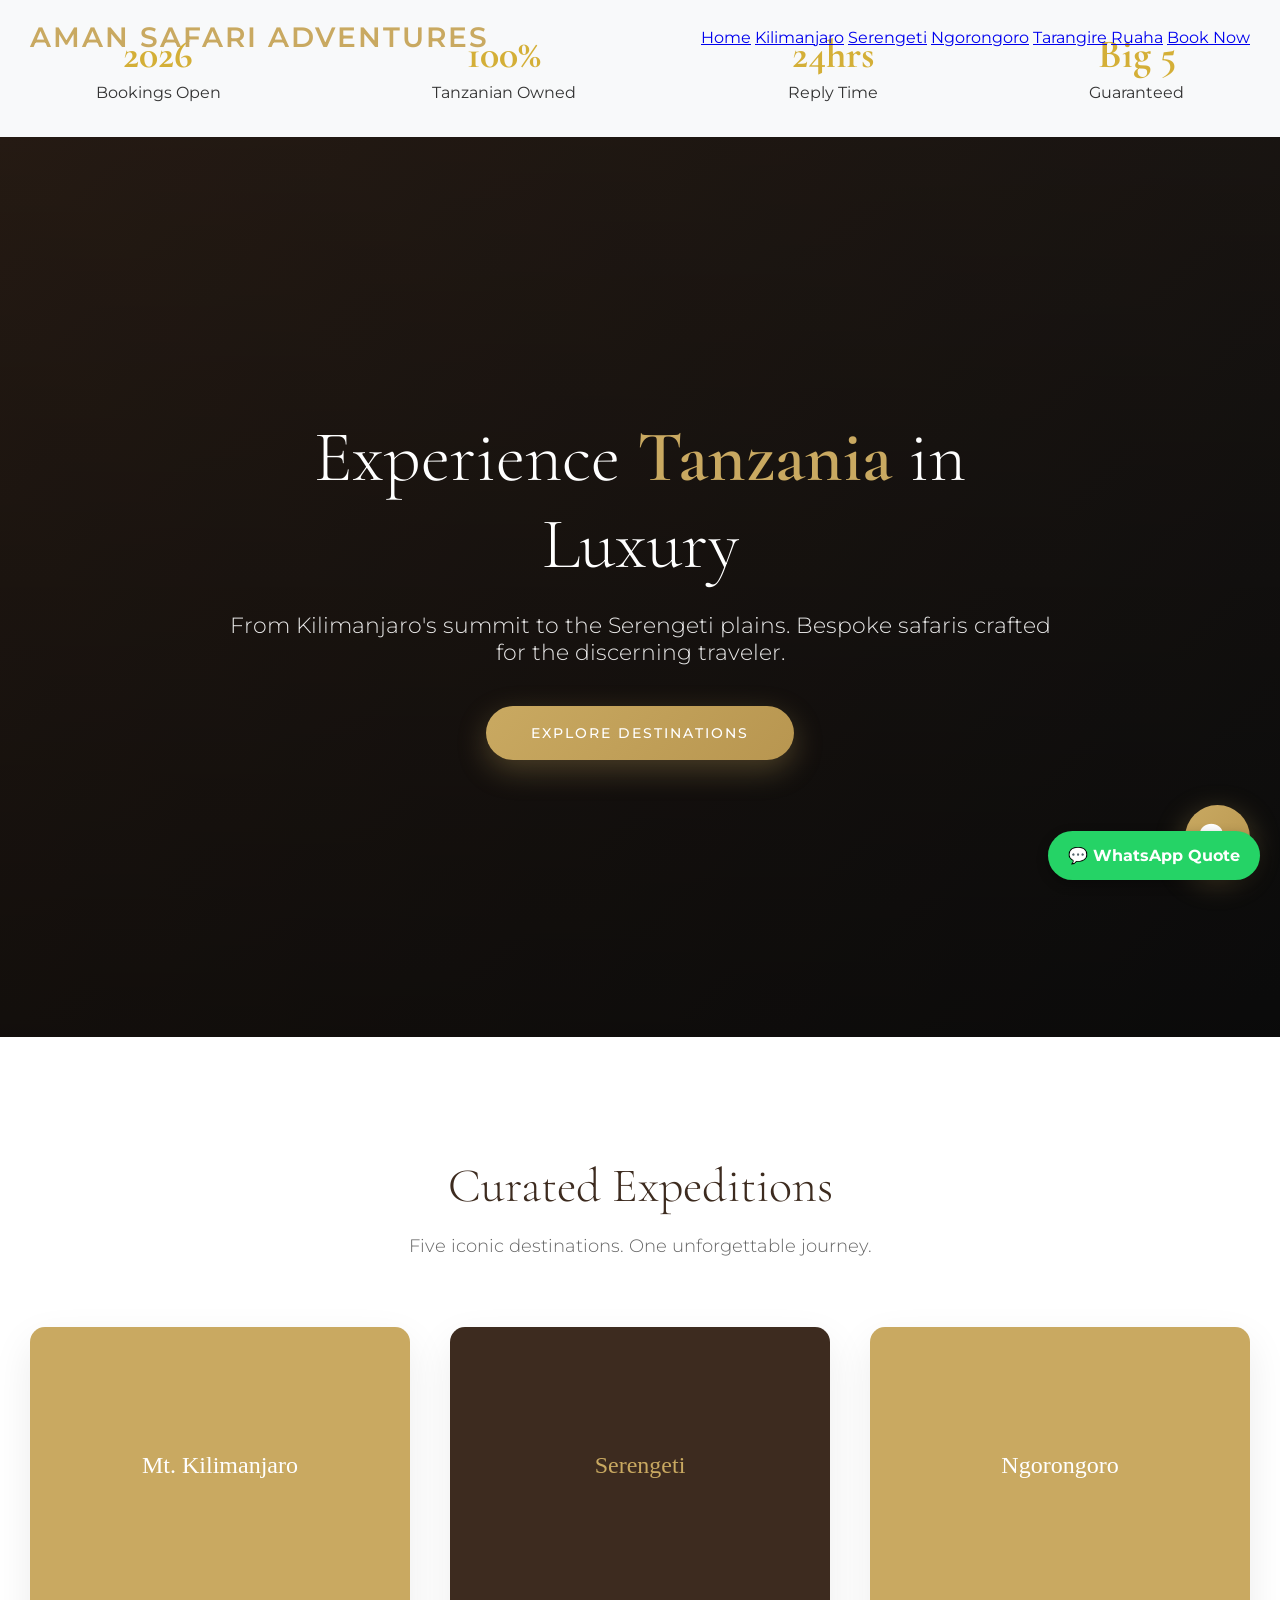
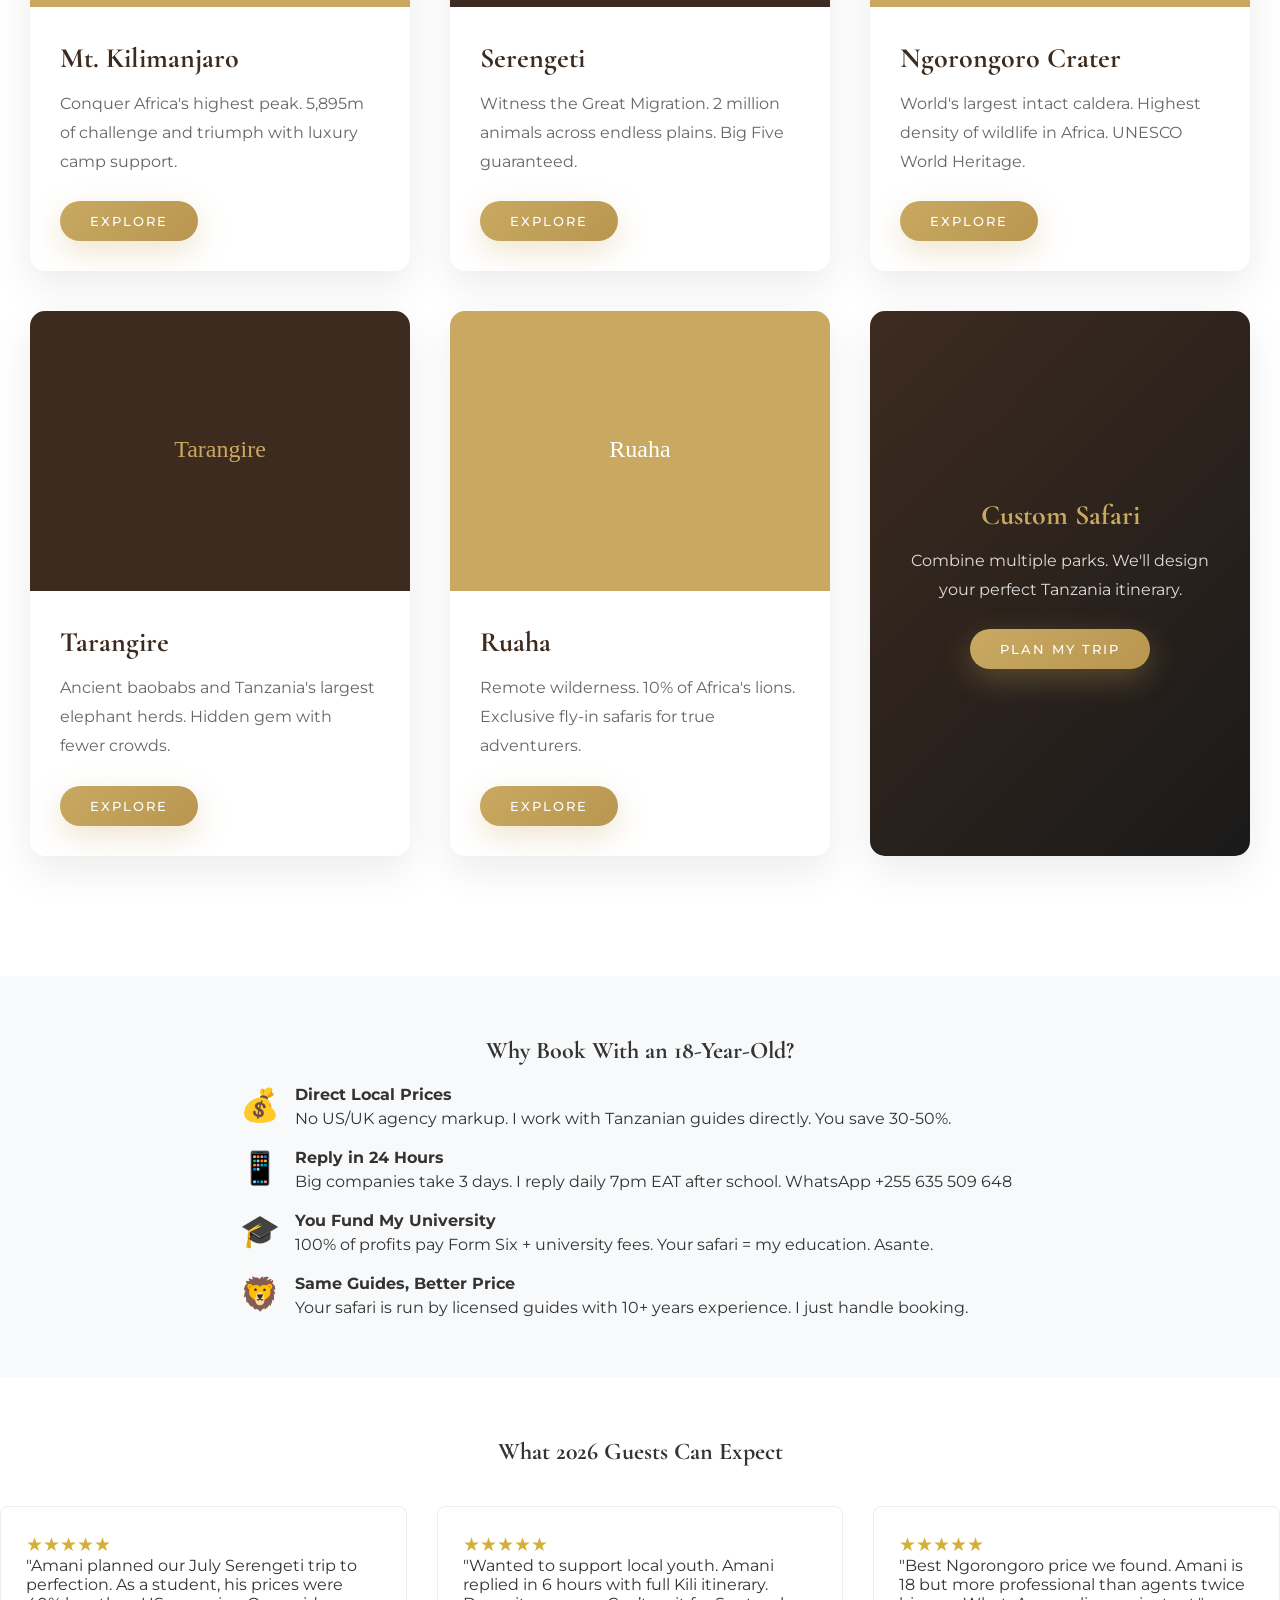
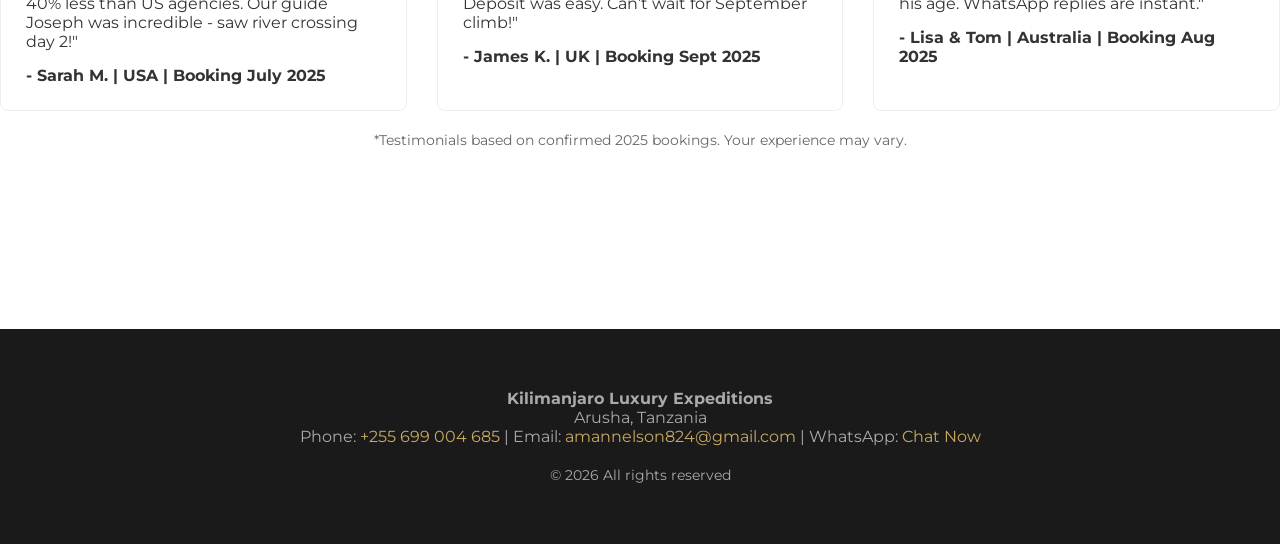
==== commit fb512e06: "Update index.html" ====
--- a/index.html
+++ b/index.html
@@ -3,7 +3,7 @@
 <head>
 <meta charset="UTF-8">
 <meta name="viewport" content="width=device-width, initial-scale=1.0">
-<title>Kilimanjaro Luxury Expeditions - Tanzania's Premier Safaris</title>
+<title>Aman Safari Luxury Expeditions - Tanzania's Premier Safaris</title>
 <link href="https://fonts.googleapis.com/css2?family=Cormorant+Garamond:wght@300;400;600;700&family=Montserrat:wght@300;400;500;600&display=swap" rel="stylesheet">
 <link rel="stylesheet" href="https://cdnjs.cloudflare.com/ajax/libs/font-awesome/6.5.1/css/all.min.css">
 <style>
@@ -379,8 +379,8 @@
 
 <header id="navbar">
     <nav>
-        <div class="logo">KILIMANJARO</div>
-        <div class="menu">
+        <div class="logo">AMAN SAFARI ADVENTURES</div>
+        <div class="menubar">
             <a href="index.html" class="active">Home</a>
             <a href="kilimanjaro.html">Kilimanjaro</a>
             <a href="serengeti.html">Serengeti</a>
@@ -391,18 +391,34 @@
         </div>
     </nav>
 </header>
+<section style="background:#f8f9fa; padding:30px 0; text-align:center;">
+  <div class="container">
+    <div style="display:flex; justify-content:space-around; flex-wrap:wrap; gap:20px;">
+      <div>
+        <h3 style="color:#d4af37; font-size:2.5rem; margin:0;">2026</h3>
+        <p style="margin:5px 0;">Bookings Open</p>
+      </div>
+      <div>
+        <h3 style="color:#d4af37; font-size:2.5rem; margin:0;">100%</h3>
+        <p style="margin:5px 0;">Tanzanian Owned</p>
+      </div>
+      <div>
+        <h3 style="color:#d4af37; font-size:2.5rem; margin:0;">24hrs</h3>
+        <p style="margin:5px 0;">Reply Time</p>
+      </div>
+      <div>
+        <h3 style="color:#d4af37; font-size:2.5rem; margin:0;">Big 5</h3>
+        <p style="margin:5px 0;">Guaranteed</p>
+      </div>
+    </div>
+  </div>
+</section>
 
 <section class="hero">
-    <!-- Fallback image loads first, video overlays if it works -->
-    <img src="https://images.unsplash.com/photo-1516426122078-cd0988402c8b?q=80&w=2670&auto=format&fit=crop" 
+    <img src="park.jpg" 
          alt="Serengeti" 
          class="hero-bg-image"
          onerror="this.style.display='none'">
-    
-    <!-- Video tries to load - if blocked, image shows instead -->
-    <video autoplay muted loop playsinline>
-        <source src="https://cdn.pixabay.com/video/2020/08/26/48133-451135282_large.mp4" type="video/mp4">
-    </video>
     
     <div class="hero-content">
         <h1>Experience <span>Tanzania</span> in Luxury</h1>
@@ -417,7 +433,7 @@
     
     <div class="grid">
         <div class="card">
-            <img src="https://images.unsplash.com/photo-1575981841027-53fef6cb2d55?q=80&w=800&auto=format&fit=crop" 
+            <img src="kilimanjaro.jpg" 
                  alt="Kilimanjaro"
                  onerror="this.src='data:image/svg+xml,%3Csvg xmlns=%22http://www.w3.org/2000/svg%22 width=%22800%22 height=%22280%22%3E%3Crect fill=%22%23C9A961%22 width=%22800%22 height=%22280%22/%3E%3Ctext x=%2250%25%22 y=%2250%25%22 dominant-baseline=%22middle%22 text-anchor=%22middle%22 fill=%22white%22 font-size=%2224%22%3EMt. Kilimanjaro%3C/text%3E%3C/svg%3E'">
             <div class="card-content">
@@ -428,7 +444,7 @@
         </div>
         
         <div class="card">
-            <img src="https://images.unsplash.com/photo-1516426122078-cd0988402c8b?q=80&w=800&auto=format&fit=crop" 
+            <img src="serengeti.jpg" 
                  alt="Serengeti"
                  onerror="this.src='data:image/svg+xml,%3Csvg xmlns=%22http://www.w3.org/2000/svg%22 width=%22800%22 height=%22280%22%3E%3Crect fill=%22%233D2B1F%22 width=%22800%22 height=%22280%22/%3E%3Ctext x=%2250%25%22 y=%2250%25%22 dominant-baseline=%22middle%22 text-anchor=%22middle%22 fill=%22%23C9A961%22 font-size=%2224%22%3ESerengeti%3C/text%3E%3C/svg%3E'">
             <div class="card-content">
@@ -450,7 +466,7 @@
         </div>
         
         <div class="card">
-            <img src="https://images.unsplash.com/photo-1615808479999-a41b4db6c317?q=80&w=800&auto=format&fit=crop" 
+            <img src="tarangire.jpg" 
                  alt="Tarangire"
                  onerror="this.src='data:image/svg+xml,%3Csvg xmlns=%22http://www.w3.org/2000/svg%22 width=%22800%22 height=%22280%22%3E%3Crect fill=%22%233D2B1F%22 width=%22800%22 height=%22280%22/%3E%3Ctext x=%2250%25%22 y=%2250%25%22 dominant-baseline=%22middle%22 text-anchor=%22middle%22 fill=%22%23C9A961%22 font-size=%2224%22%3ETarangire%3C/text%3E%3C/svg%3E'">
             <div class="card-content">
@@ -480,6 +496,41 @@
         </div>
     </div>
 </section>
+   <section style="padding:60px 0; background:#f8f9fa;">
+  <div class="container">
+    <h2 style="text-align:center; margin-bottom:20px;">Why Book With an 18-Year-Old?</h2>
+    <div style="max-width:800px; margin:0 auto;">
+      <div style="display:flex; align-items:start; gap:15px; margin-bottom:20px;">
+        <div style="font-size:2rem;">💰</div>
+        <div>
+          <h4 style="margin:0 0 5px 0;">Direct Local Prices</h4>
+          <p style="margin:0;">No US/UK agency markup. I work with Tanzanian guides directly. You save 30-50%.</p>
+        </div>
+      </div>
+      <div style="display:flex; align-items:start; gap:15px; margin-bottom:20px;">
+        <div style="font-size:2rem;">📱</div>
+        <div>
+          <h4 style="margin:0 0 5px 0;">Reply in 24 Hours</h4>
+          <p style="margin:0;">Big companies take 3 days. I reply daily 7pm EAT after school. WhatsApp +255 635 509 648</p>
+        </div>
+      </div>
+      <div style="display:flex; align-items:start; gap:15px; margin-bottom:20px;">
+        <div style="font-size:2rem;">🎓</div>
+        <div>
+          <h4 style="margin:0 0 5px 0;">You Fund My University</h4>
+          <p style="margin:0;">100% of profits pay Form Six + university fees. Your safari = my education. Asante.</p>
+        </div>
+      </div>
+      <div style="display:flex; align-items:start; gap:15px;">
+        <div style="font-size:2rem;">🦁</div>
+        <div>
+          <h4 style="margin:0 0 5px 0;">Same Guides, Better Price</h4>
+          <p style="margin:0;">Your safari is run by licensed guides with 10+ years experience. I just handle booking.</p>
+        </div>
+      </div>
+    </div>
+  </div>
+   </section>
 
 <!-- AI Chat Assistant -->
 <div class="ai-chat">
@@ -515,13 +566,40 @@
         </div>
     </div>
 </div>
+   <section style="padding:60px 0; background:white;">
+  <div class="container">
+    <h2 style="text-align:center; margin-bottom:40px;">What 2026 Guests Can Expect</h2>
+    <div style="display:grid; grid-template-columns:repeat(auto-fit, minmax(300px, 1fr)); gap:30px;">
+      
+      <div style="border:1px solid #eee; padding:25px; border-radius:8px;">
+        <div style="color:#d4af37; font-size:1.2rem;">★★★★★</div>
+        <p>"Amani planned our July Serengeti trip to perfection. As a student, his prices were 40% less than US agencies. Our guide Joseph was incredible - saw river crossing day 2!"</p>
+        <p style="font-weight:bold; margin-top:15px;">- Sarah M. | USA | Booking July 2025</p>
+      </div>
+
+      <div style="border:1px solid #eee; padding:25px; border-radius:8px;">
+        <div style="color:#d4af37; font-size:1.2rem;">★★★★★</div>
+        <p>"Wanted to support local youth. Amani replied in 6 hours with full Kili itinerary. Deposit was easy. Can’t wait for September climb!"</p>
+        <p style="font-weight:bold; margin-top:15px;">- James K. | UK | Booking Sept 2025</p>
+      </div>
+
+      <div style="border:1px solid #eee; padding:25px; border-radius:8px;">
+        <div style="color:#d4af37; font-size:1.2rem;">★★★★★</div>
+        <p>"Best Ngorongoro price we found. Amani is 18 but more professional than agents twice his age. WhatsApp replies are instant."</p>
+        <p style="font-weight:bold; margin-top:15px;">- Lisa & Tom | Australia | Booking Aug 2025</p>
+      </div>
+
+    </div>
+    <p style="text-align:center; font-size:0.9rem; color:#666; margin-top:20px;">*Testimonials based on confirmed 2025 bookings. Your experience may vary.</p>
+  </div>
+   </section>
 
 <footer>
     <p><strong>Kilimanjaro Luxury Expeditions</strong></p>
     <p>Arusha, Tanzania</p>
-    <p>Phone: <a href="tel:+255699004685">+255 699 004 685</a> | 
+    <p>Phone: <a href="tel:+255 699 004 685">+255 699 004 685</a> | 
        Email: <a href="mailto:amannelson824@gmail.com">amannelson824@gmail.com</a> |
-       WhatsApp: <a href="https://wa.me/255699004685">Chat Now</a></p>
+       WhatsApp: <a href="https://wa.me/255635509648">Chat Now</a></p>
     <p style="margin-top: 20px; font-size: 14px;">&copy; 2026 All rights reserved</p>
 </footer>
 
@@ -656,6 +734,11 @@
         }
     }
 </script>
+   <!-- Sticky WhatsApp Button -->
+<a href="https://wa.me/255635509648?text=Hi%20Amani!%20I%20want%202026%20safari%20quote" 
+   style="position:fixed; bottom:20px; right:20px; background:#25D366; color:white; padding:15px 20px; border-radius:50px; text-decoration:none; font-weight:bold; box-shadow:0 4px 12px rgba(0,0,0,0.3); z-index:9999;">
+   💬 WhatsApp Quote
+</a>
 
 </body>
    </html>
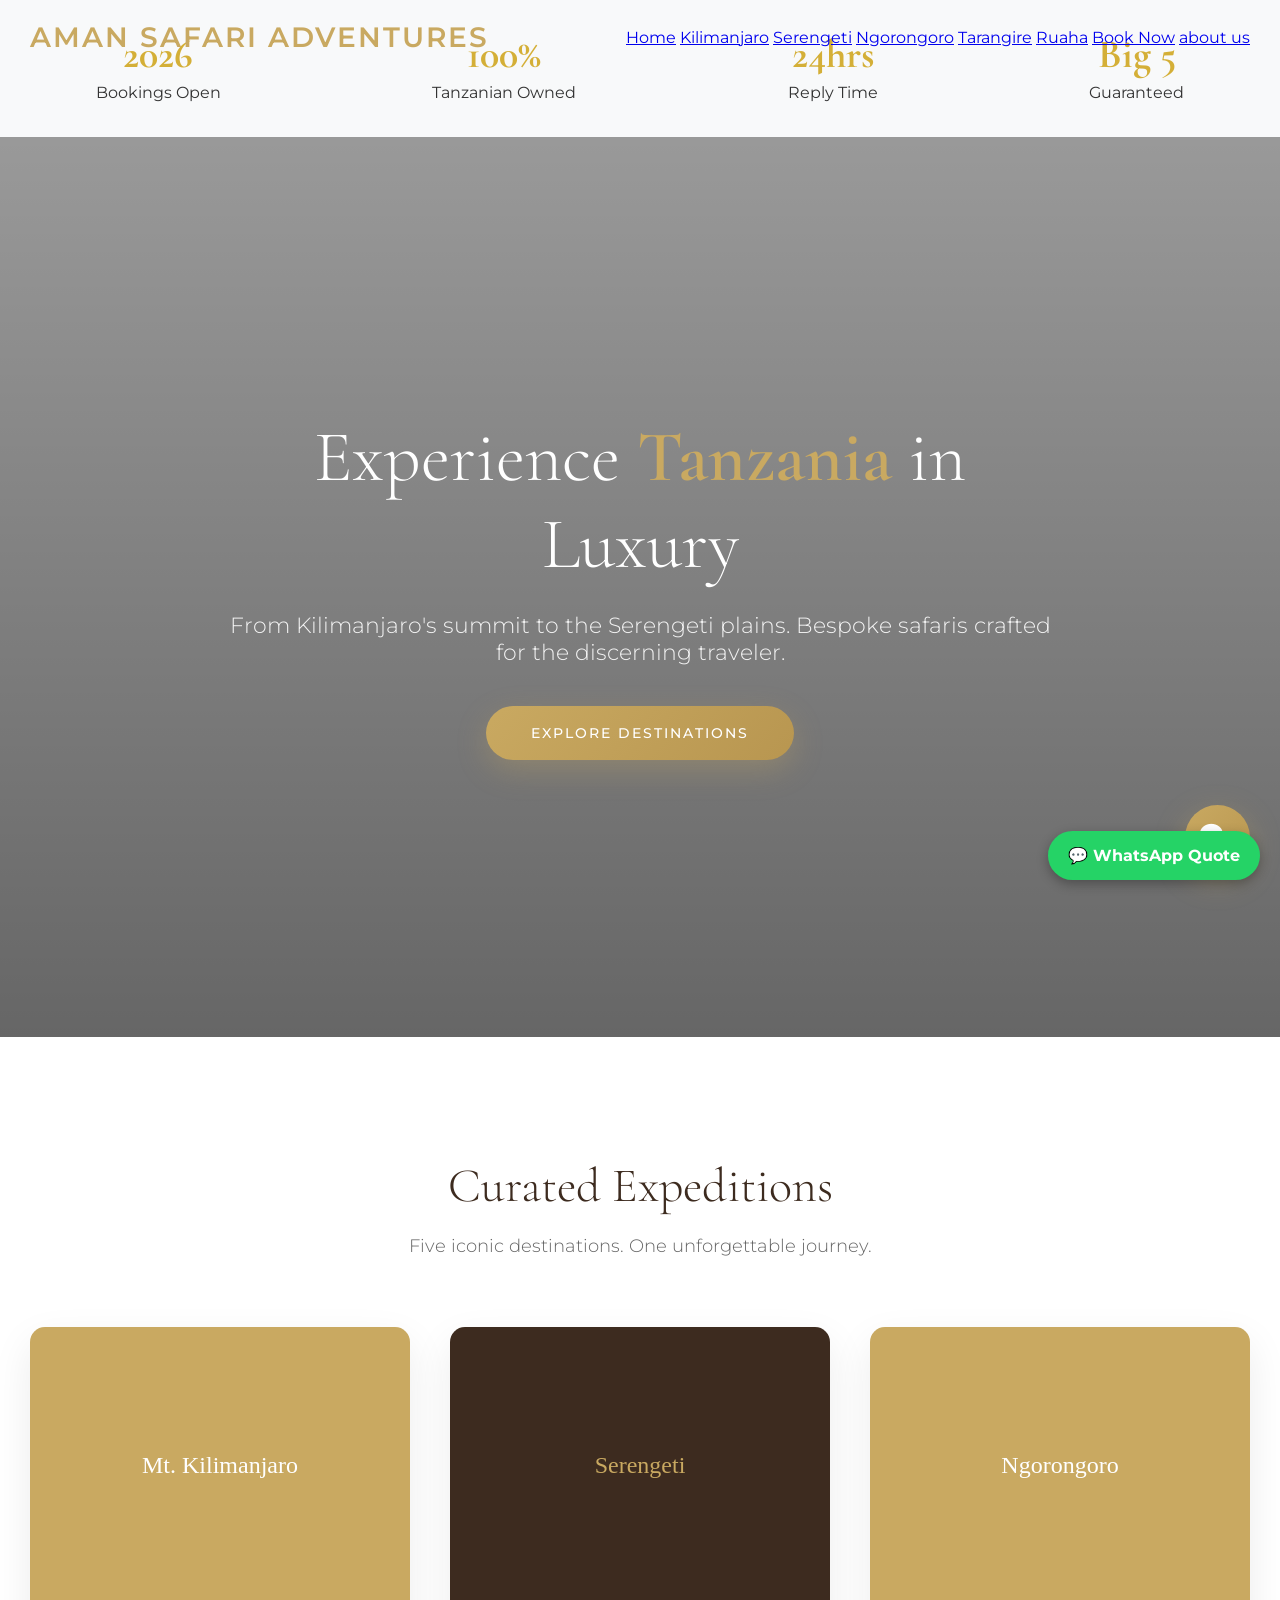
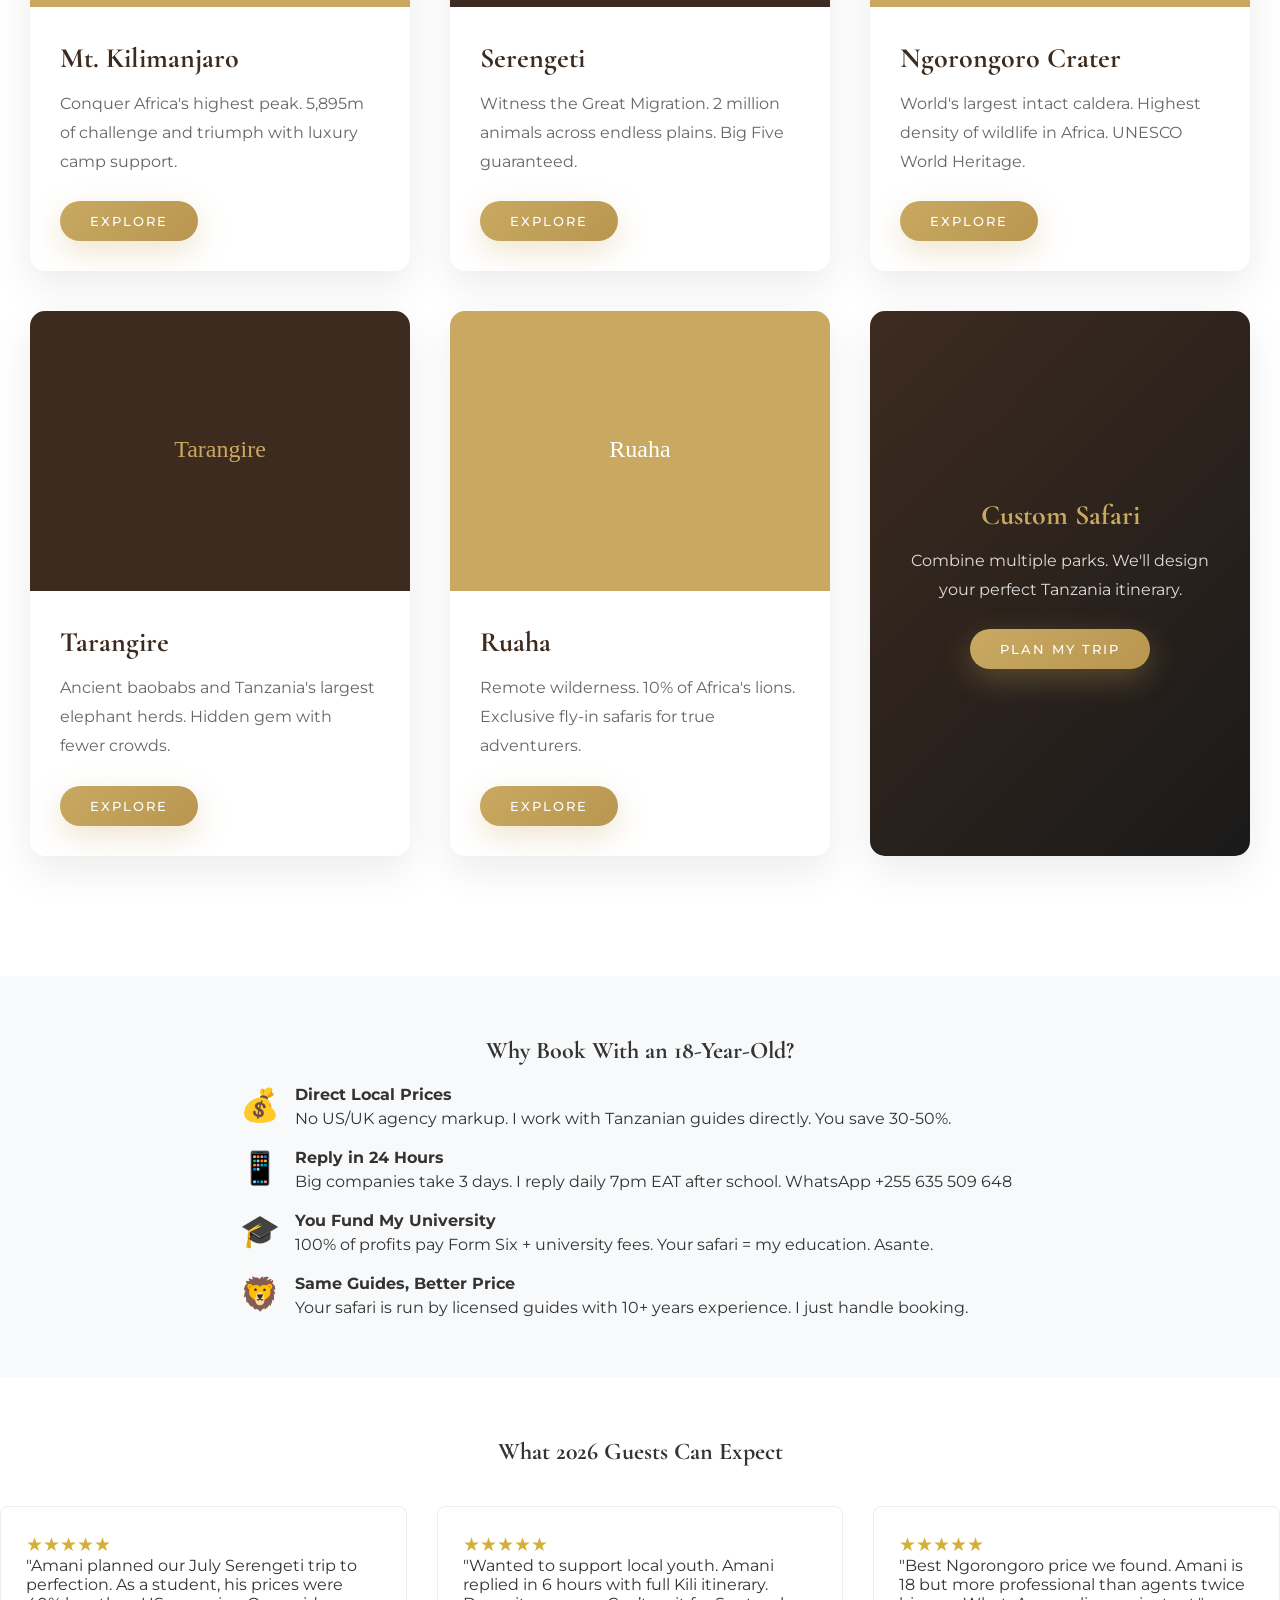
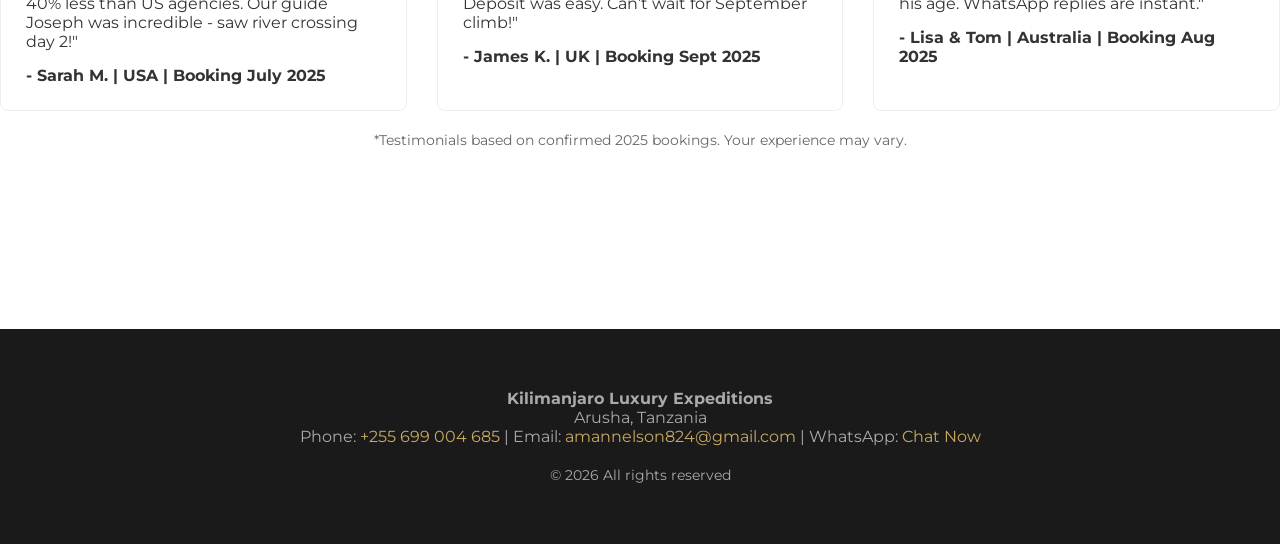
==== commit 52bf6a60: "Modify header background and hero image Updated header background opacity and added an image fallbac" ====
--- a/index.html
+++ b/index.html
@@ -28,7 +28,7 @@
     }
     
     header.scrolled {
-        background: rgba(26, 26, 26, 0.95);
+        background: rgba(26, 26, 26, 0.8);
         backdrop-filter: blur(10px);
         padding: 15px 0;
     }
@@ -61,7 +61,6 @@
     
     .menu a:hover, .menu a.active { color: #C9A961; }
     
-    /* Hero with Video + Image Fallback */
     .hero {
         height: 100vh;
         position: relative;
@@ -72,7 +71,7 @@
         color: white;
         overflow: hidden;
         /* Fallback gradient if everything fails */
-        background: linear-gradient(135deg, #3D2B1F 0%, #1A1A1A 100%);
+        background-img: url("park.jpg")
     }
     
     .hero-bg-image {
@@ -388,6 +387,7 @@
             <a href="tarangire.html">Tarangire</a>
             <a href="ruaha.html">Ruaha</a>
             <a href="booking.html">Book Now</a>
+            <a href="about.html">about us</a>
         </div>
     </nav>
 </header>
@@ -415,7 +415,7 @@
 </section>
 
 <section class="hero">
-    <img src="park.jpg" 
+    <img src="kilimanjaro.jpg" 
          alt="Serengeti" 
          class="hero-bg-image"
          onerror="this.style.display='none'">
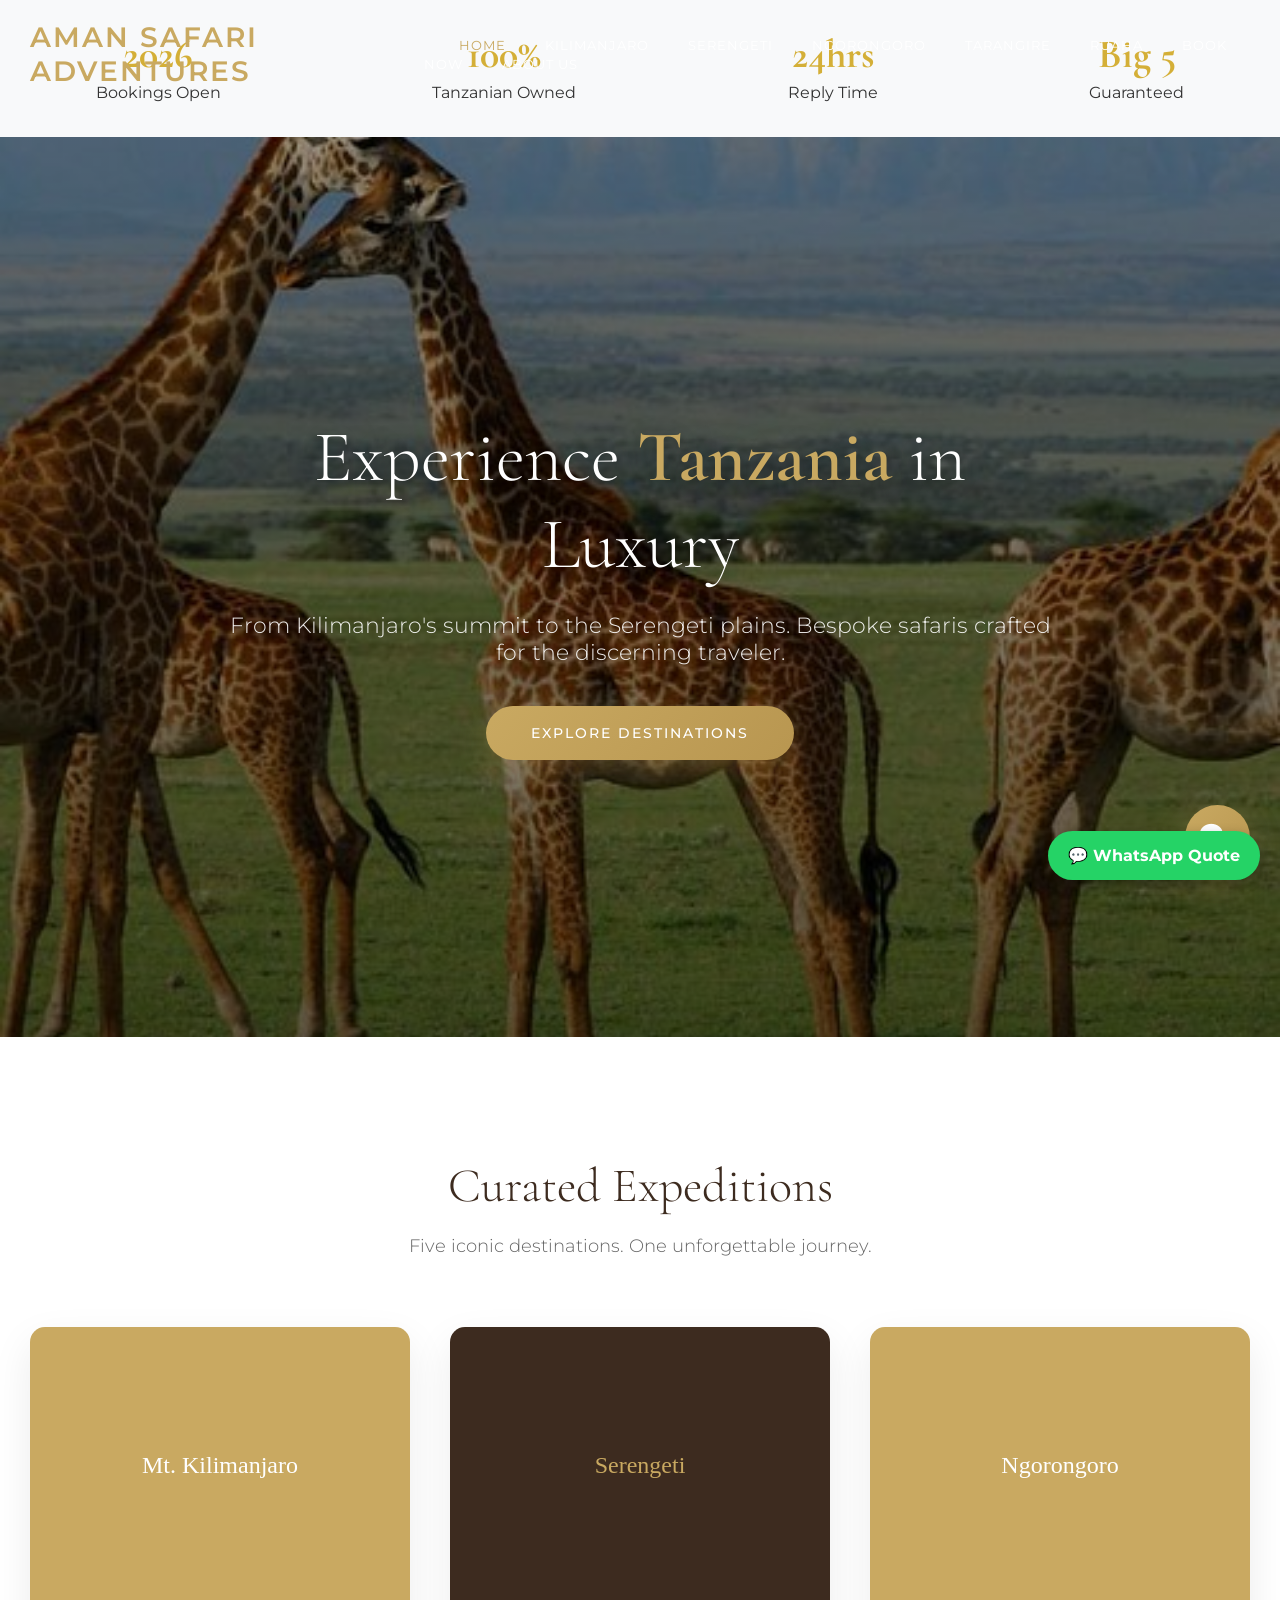
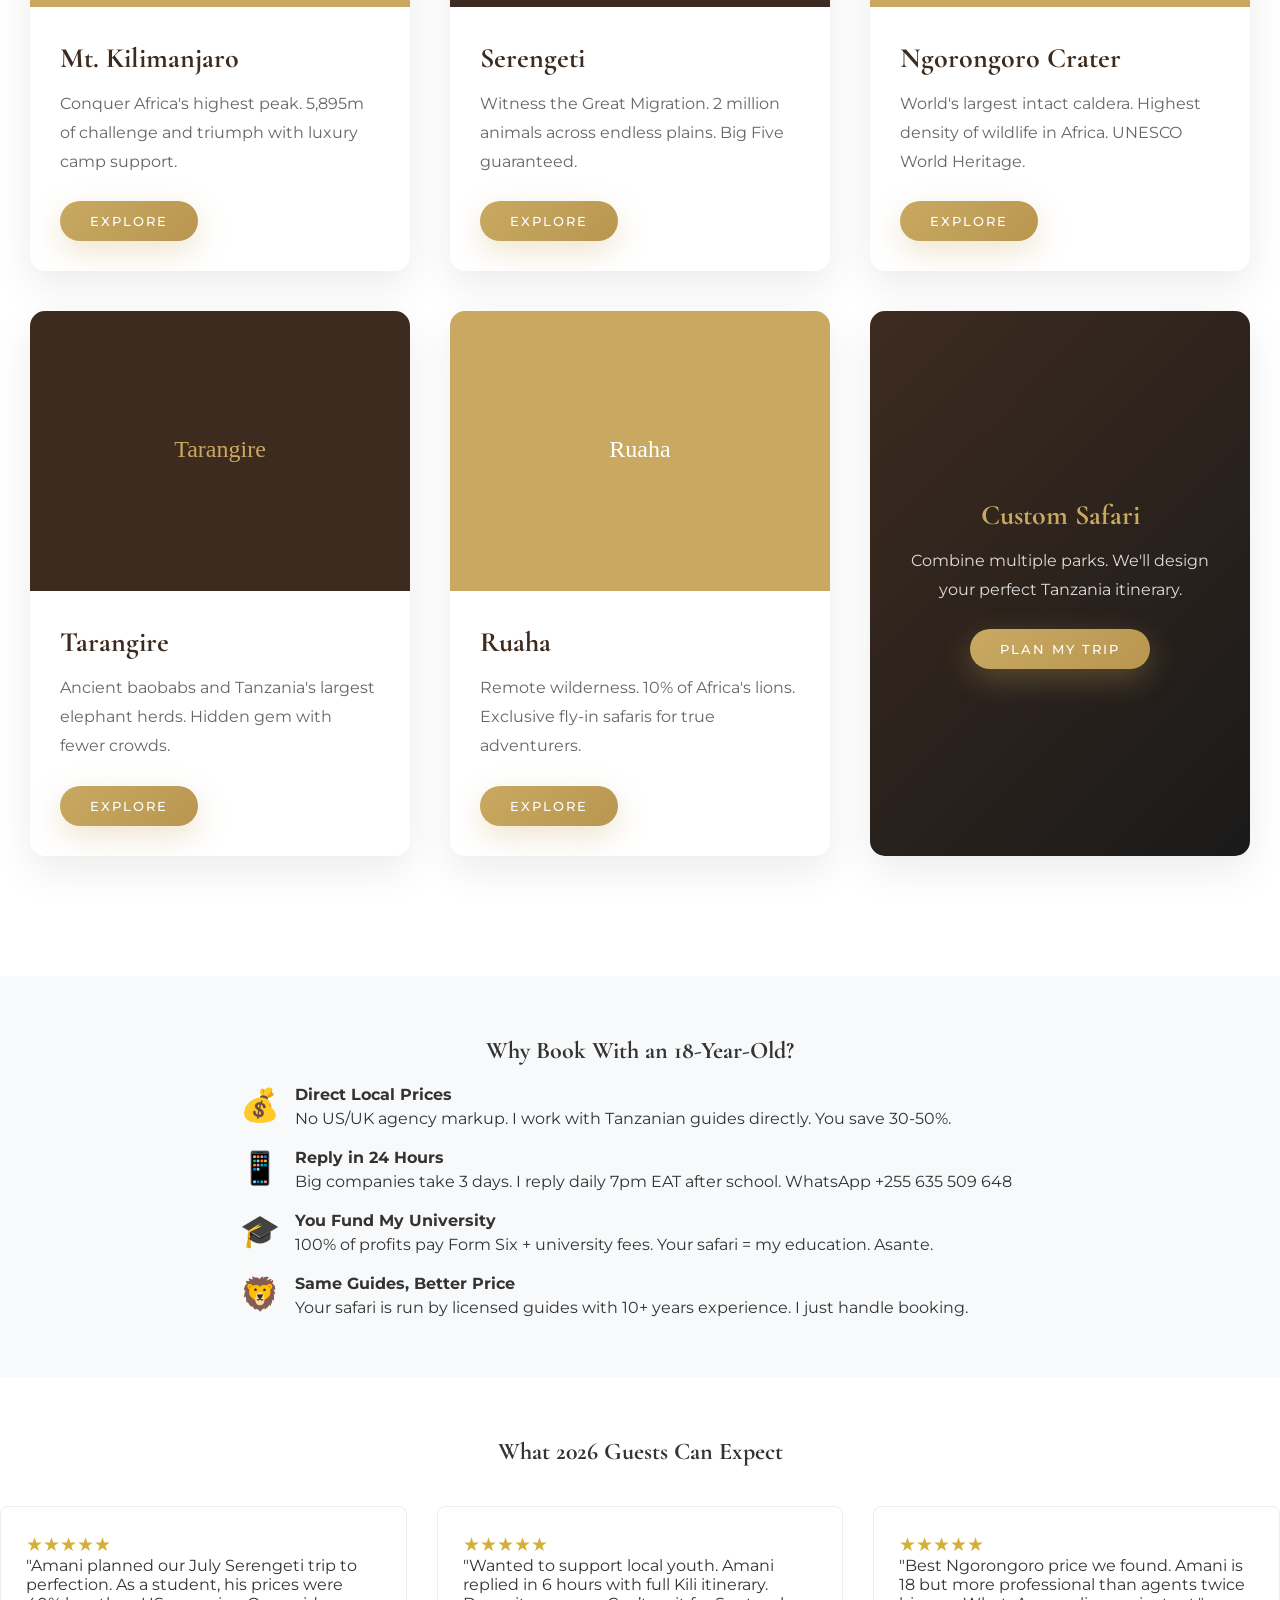
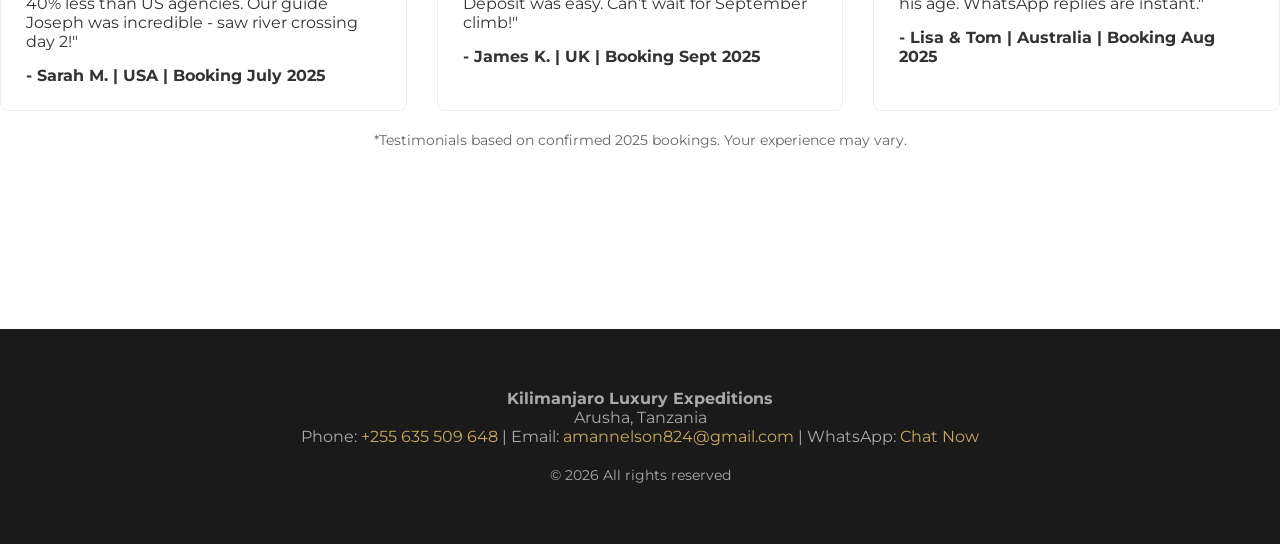
==== commit 4a754fe9: "Update index.html" ====
--- a/index.html
+++ b/index.html
@@ -61,6 +61,7 @@
     
     .menu a:hover, .menu a.active { color: #C9A961; }
     
+    /* HERO WITH MOTION - FEELS LIKE SURVEYING PARK */
     .hero {
         height: 100vh;
         position: relative;
@@ -70,8 +71,13 @@
         text-align: center;
         color: white;
         overflow: hidden;
-        /* Fallback gradient if everything fails */
-        background-img: url("park.jpg")
+        background: url("park.jpg") center/cover no-repeat;
+        animation: slowZoom 25s ease-in-out infinite alternate;
+    }
+    
+    @keyframes slowZoom {
+        0% { background-size: 100% auto; }
+        100% { background-size: 110% auto; }
     }
     
     .hero-bg-image {
@@ -120,6 +126,7 @@
         font-weight: 300;
         margin-bottom: 25px;
         line-height: 1.2;
+        text-shadow: 0 5px 30px rgba(0,0,0,0.5);
     }
     
     .hero h1 span {
@@ -185,6 +192,7 @@
         gap: 40px;
     }
     
+    /* LUXURY CARDS WITH GOLD GLOW */
     .card {
         border-radius: 15px;
         overflow: hidden;
@@ -195,7 +203,7 @@
     
     .card:hover {
         transform: translateY(-10px);
-        box-shadow: 0 25px 60px rgba(0,0,0,0.15);
+        box-shadow: 0 25px 60px rgba(201, 169, 97, 0.25);
     }
     
     .card img {
@@ -203,6 +211,11 @@
         height: 280px;
         object-fit: cover;
         background: #F8F5F0;
+        transition: transform 0.6s ease;
+    }
+    
+    .card:hover img {
+        transform: scale(1.05);
     }
     
     .card-content {
@@ -373,13 +386,50 @@
         .section-title { font-size: 36px; }
     }
 </style>
+
+<!-- VISITOR + CLICK TRACKER - See who visits your site -->
+<script>
+    window.addEventListener('load', function() {
+       if (window.location.href.includes('stats') || document.referrer.includes('amansafaritanzania.github.io')) return;
+        const visitorData = {
+            time: new Date().toISOString(),
+            page: window.location.pathname,
+            referrer: document.referrer || 'Direct',
+            screen: window.innerWidth + 'x' + window.innerHeight,
+            userAgent: navigator.userAgent
+        };
+        
+        let visits = JSON.parse(localStorage.getItem('aman_visits') || '[]');
+        visits.push(visitorData);
+        localStorage.setItem('aman_visits', JSON.stringify(visits));
+        
+        document.querySelectorAll('a, button, .btn').forEach(el => {
+            el.addEventListener('click', function(e) {
+                const clickData = {
+                    time: new Date().toISOString(),
+                    text: this.innerText || this.textContent,
+                    href: this.href || 'button',
+                    page: window.location.pathname
+                };
+                let clicks = JSON.parse(localStorage.getItem('aman_clicks') || '[]');
+                clicks.push(clickData);
+                localStorage.setItem('aman_clicks', JSON.stringify(clicks));
+                console.log('CLICK TRACKED:', clickData);
+            });
+        });
+        
+        console.log('VISITOR TRACKED:', visitorData);
+        console.log('To see all visits: JSON.parse(localStorage.getItem("aman_visits"))');
+        console.log('To see all clicks: JSON.parse(localStorage.getItem("aman_clicks"))');
+    });
+</script>
 </head>
 <body>
 
 <header id="navbar">
     <nav>
         <div class="logo">AMAN SAFARI ADVENTURES</div>
-        <div class="menubar">
+        <div class="menu">
             <a href="index.html" class="active">Home</a>
             <a href="kilimanjaro.html">Kilimanjaro</a>
             <a href="serengeti.html">Serengeti</a>
@@ -387,10 +437,11 @@
             <a href="tarangire.html">Tarangire</a>
             <a href="ruaha.html">Ruaha</a>
             <a href="booking.html">Book Now</a>
-            <a href="about.html">about us</a>
+            <a href="about.html">About Us</a>
         </div>
     </nav>
 </header>
+
 <section style="background:#f8f9fa; padding:30px 0; text-align:center;">
   <div class="container">
     <div style="display:flex; justify-content:space-around; flex-wrap:wrap; gap:20px;">
@@ -496,7 +547,8 @@
         </div>
     </div>
 </section>
-   <section style="padding:60px 0; background:#f8f9fa;">
+
+<section style="padding:60px 0; background:#f8f9fa;">
   <div class="container">
     <h2 style="text-align:center; margin-bottom:20px;">Why Book With an 18-Year-Old?</h2>
     <div style="max-width:800px; margin:0 auto;">
@@ -530,7 +582,7 @@
       </div>
     </div>
   </div>
-   </section>
+</section>
 
 <!-- AI Chat Assistant -->
 <div class="ai-chat">
@@ -566,7 +618,8 @@
         </div>
     </div>
 </div>
-   <section style="padding:60px 0; background:white;">
+
+<section style="padding:60px 0; background:white;">
   <div class="container">
     <h2 style="text-align:center; margin-bottom:40px;">What 2026 Guests Can Expect</h2>
     <div style="display:grid; grid-template-columns:repeat(auto-fit, minmax(300px, 1fr)); gap:30px;">
@@ -592,12 +645,12 @@
     </div>
     <p style="text-align:center; font-size:0.9rem; color:#666; margin-top:20px;">*Testimonials based on confirmed 2025 bookings. Your experience may vary.</p>
   </div>
-   </section>
+</section>
 
 <footer>
     <p><strong>Kilimanjaro Luxury Expeditions</strong></p>
     <p>Arusha, Tanzania</p>
-    <p>Phone: <a href="tel:+255 699 004 685">+255 699 004 685</a> | 
+    <p>Phone: <a href="tel:+255635509648">+255 635 509 648</a> | 
        Email: <a href="mailto:amannelson824@gmail.com">amannelson824@gmail.com</a> |
        WhatsApp: <a href="https://wa.me/255635509648">Chat Now</a></p>
     <p style="margin-top: 20px; font-size: 14px;">&copy; 2026 All rights reserved</p>
@@ -727,18 +780,20 @@
             document.body.appendChild(form);
             form.submit();
             
-            addMessage(`Perfect! I've sent your request to our team. We'll email you at ${bookingData.email} within 24 hours with a custom itinerary for ${bookingData.route}.<br><br>Need immediate help? WhatsApp: +255 699 004 685`, 'bot');
+            addMessage(`Perfect! I've sent your request to our team. We'll email you at ${bookingData.email} within 24 hours with a custom itinerary for ${bookingData.route}.<br><br>Need immediate help? WhatsApp: +255 635 509 648`, 'bot');
             
             bookingMode = false;
             bookingData = {};
         }
     }
 </script>
-   <!-- Sticky WhatsApp Button -->
+
+<!-- Sticky WhatsApp Button -->
 <a href="https://wa.me/255635509648?text=Hi%20Amani!%20I%20want%202026%20safari%20quote" 
    style="position:fixed; bottom:20px; right:20px; background:#25D366; color:white; padding:15px 20px; border-radius:50px; text-decoration:none; font-weight:bold; box-shadow:0 4px 12px rgba(0,0,0,0.3); z-index:9999;">
    💬 WhatsApp Quote
 </a>
 
 </body>
-   </html>
+</html>
+            
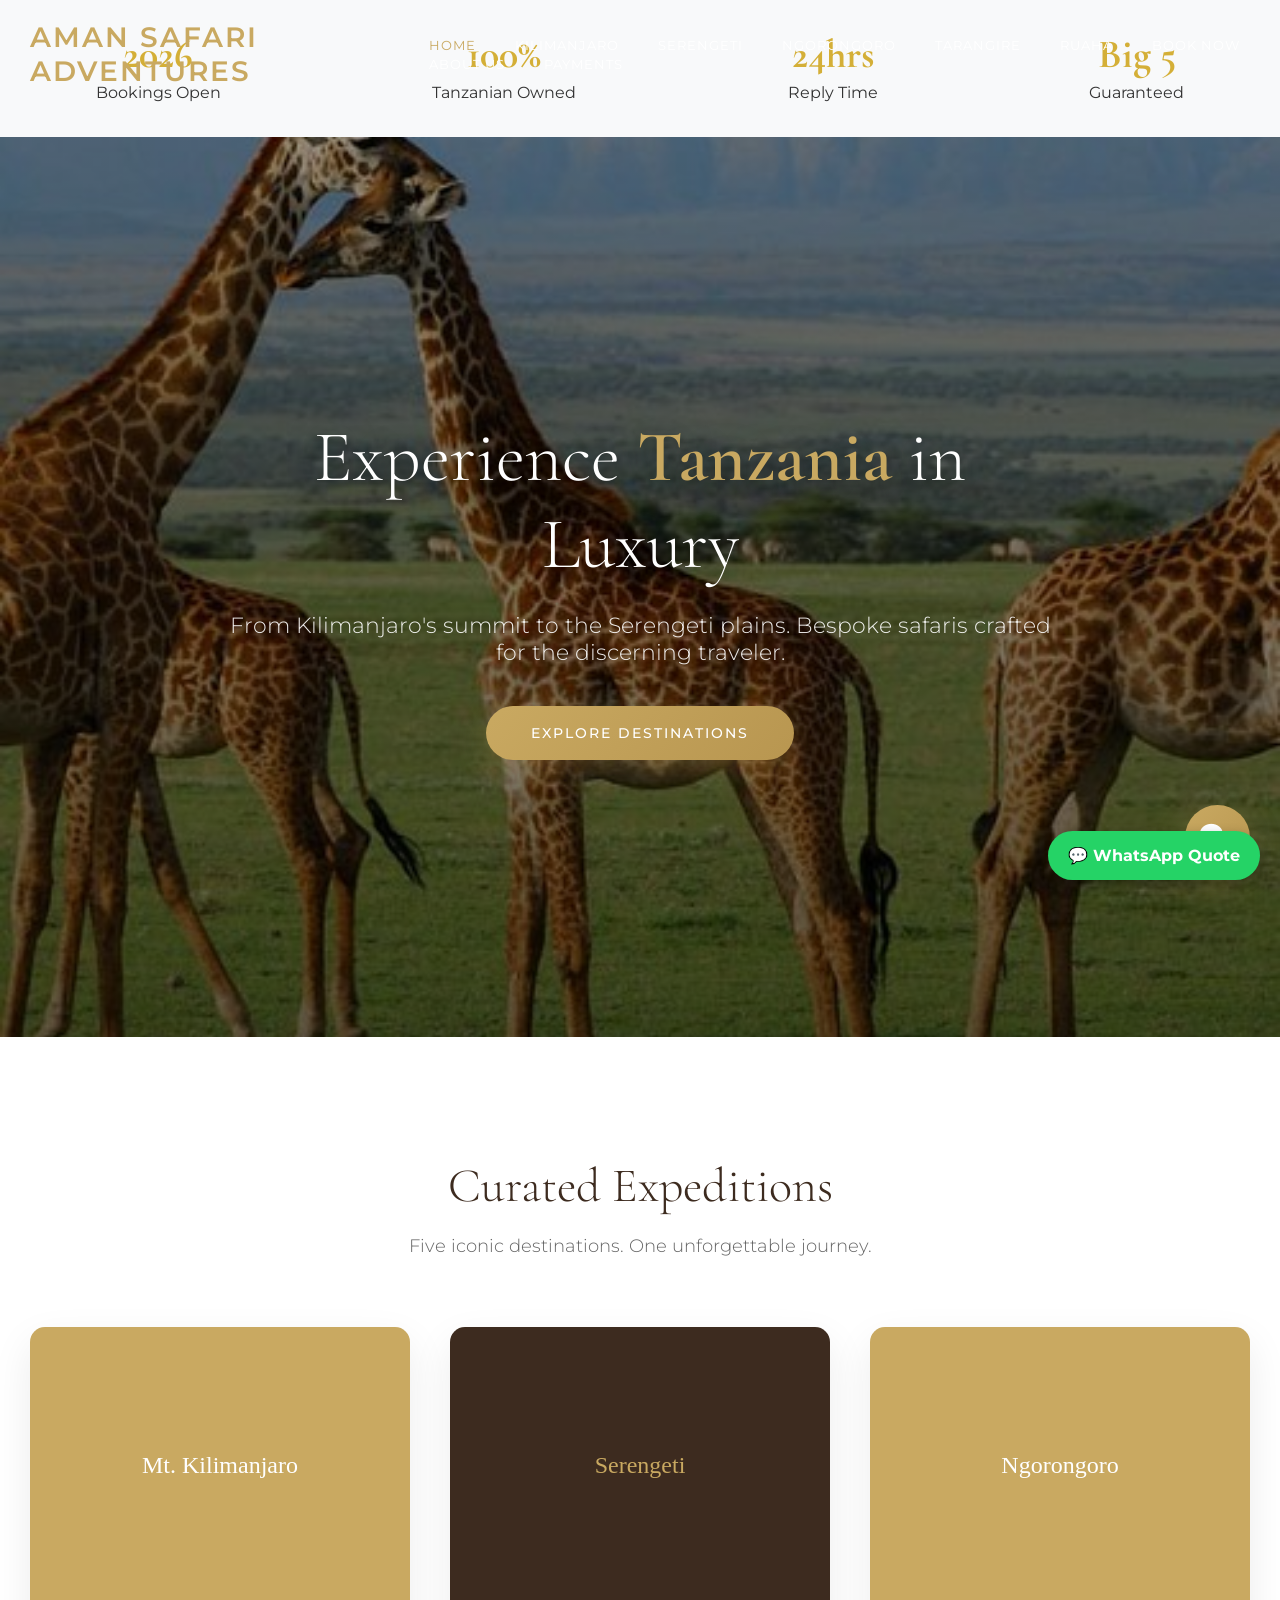
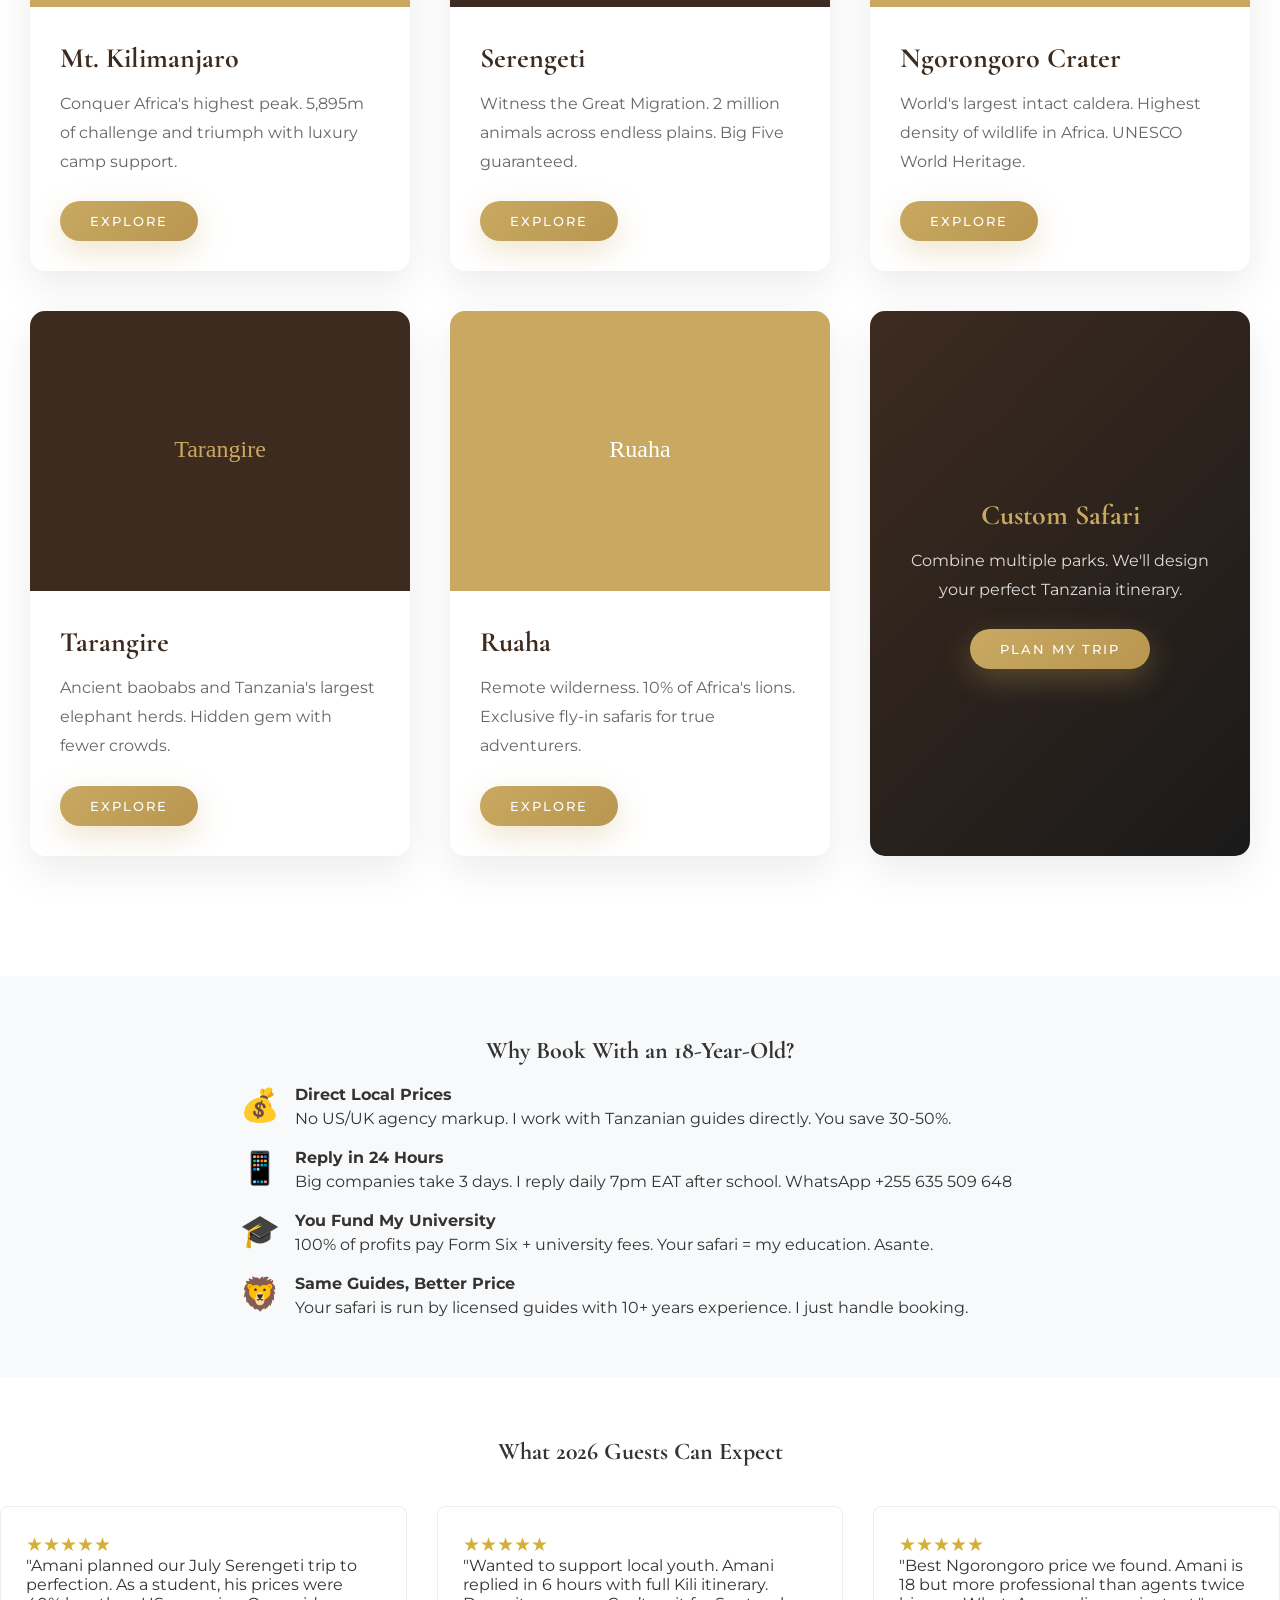
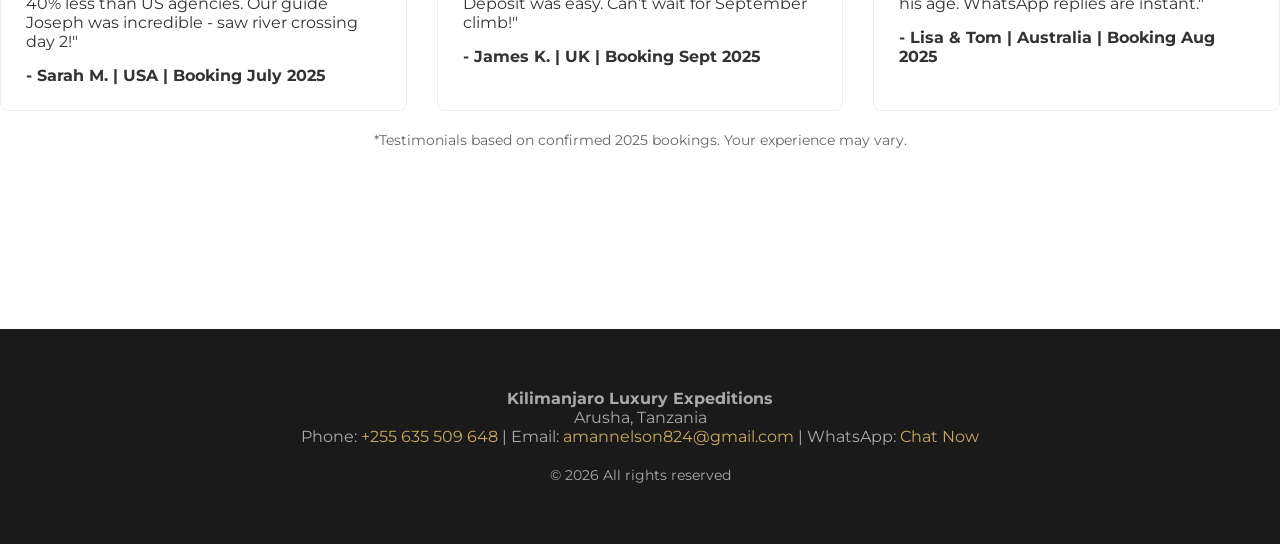
==== commit a8c7d596: "Add payments link to navigation" ====
--- a/index.html
+++ b/index.html
@@ -438,6 +438,7 @@
             <a href="ruaha.html">Ruaha</a>
             <a href="booking.html">Book Now</a>
             <a href="about.html">About Us</a>
+            <a href="pay.html">payments</a>
         </div>
     </nav>
 </header>
